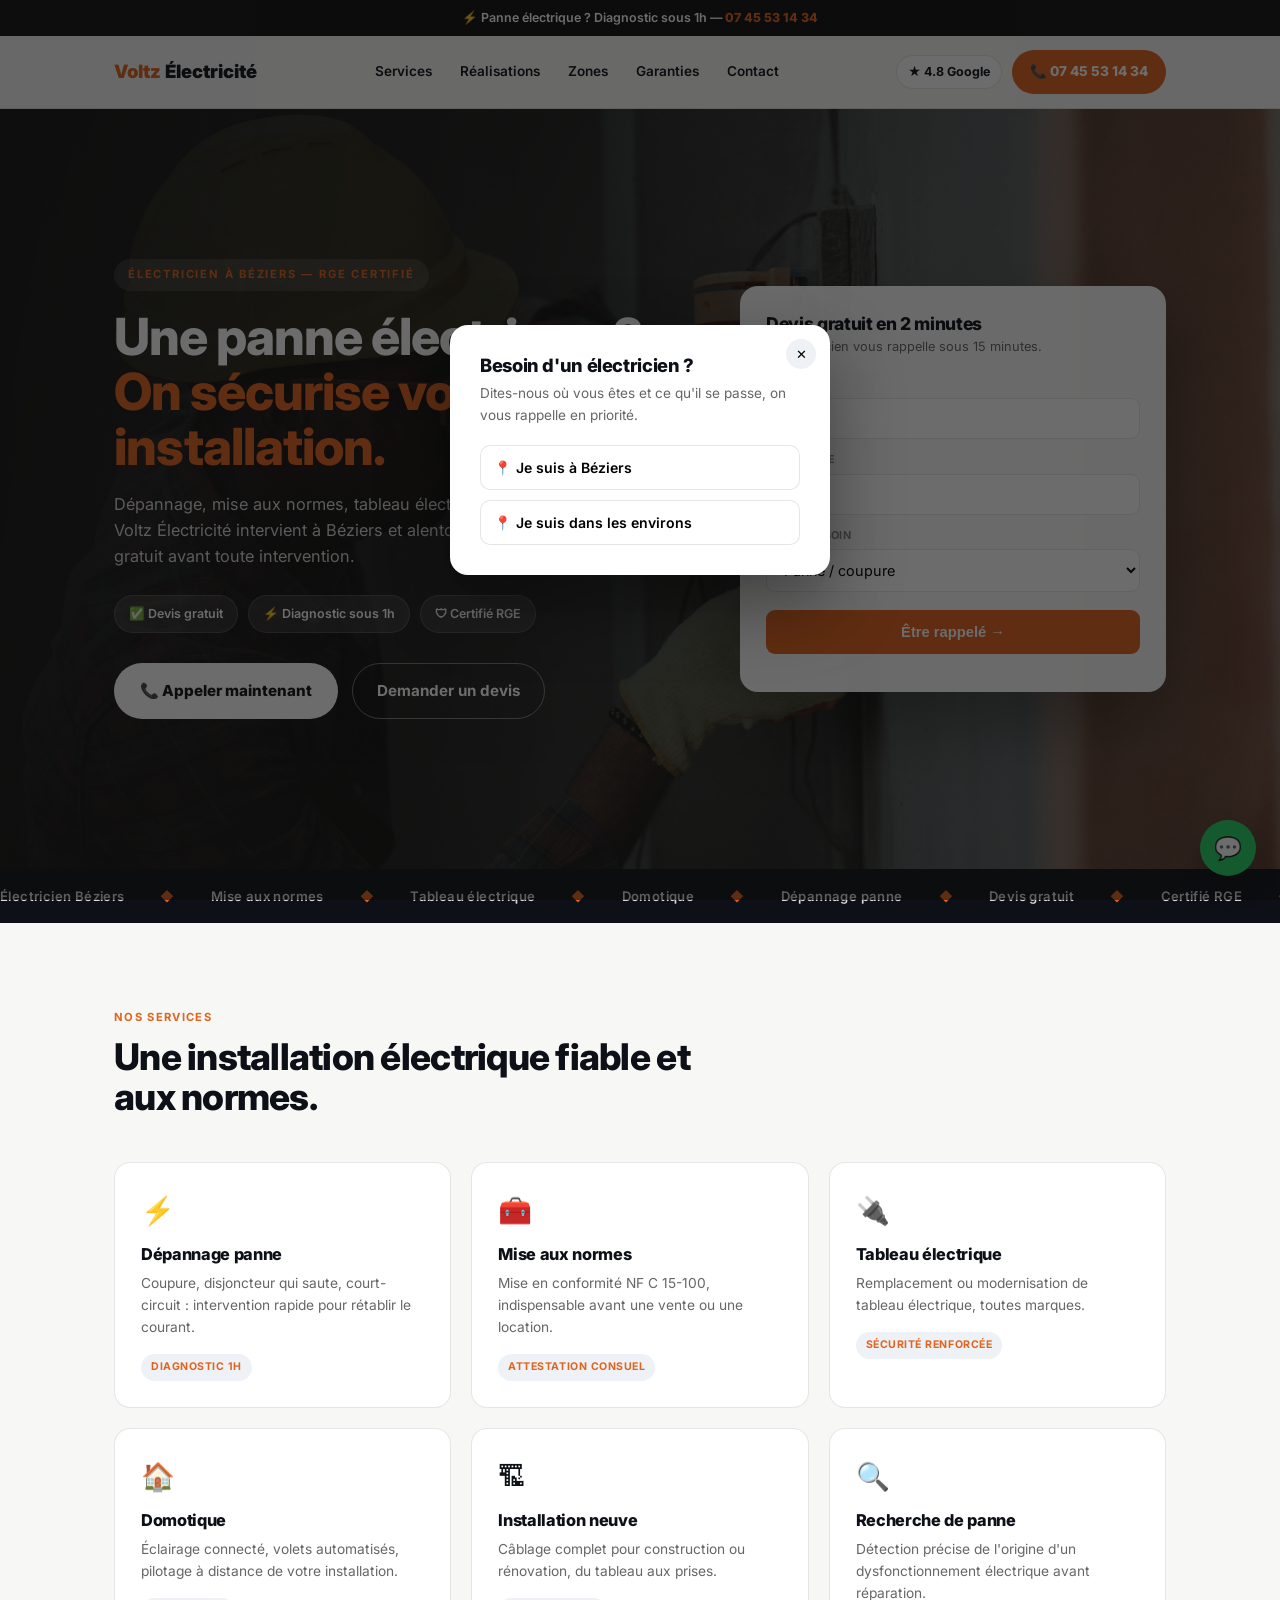
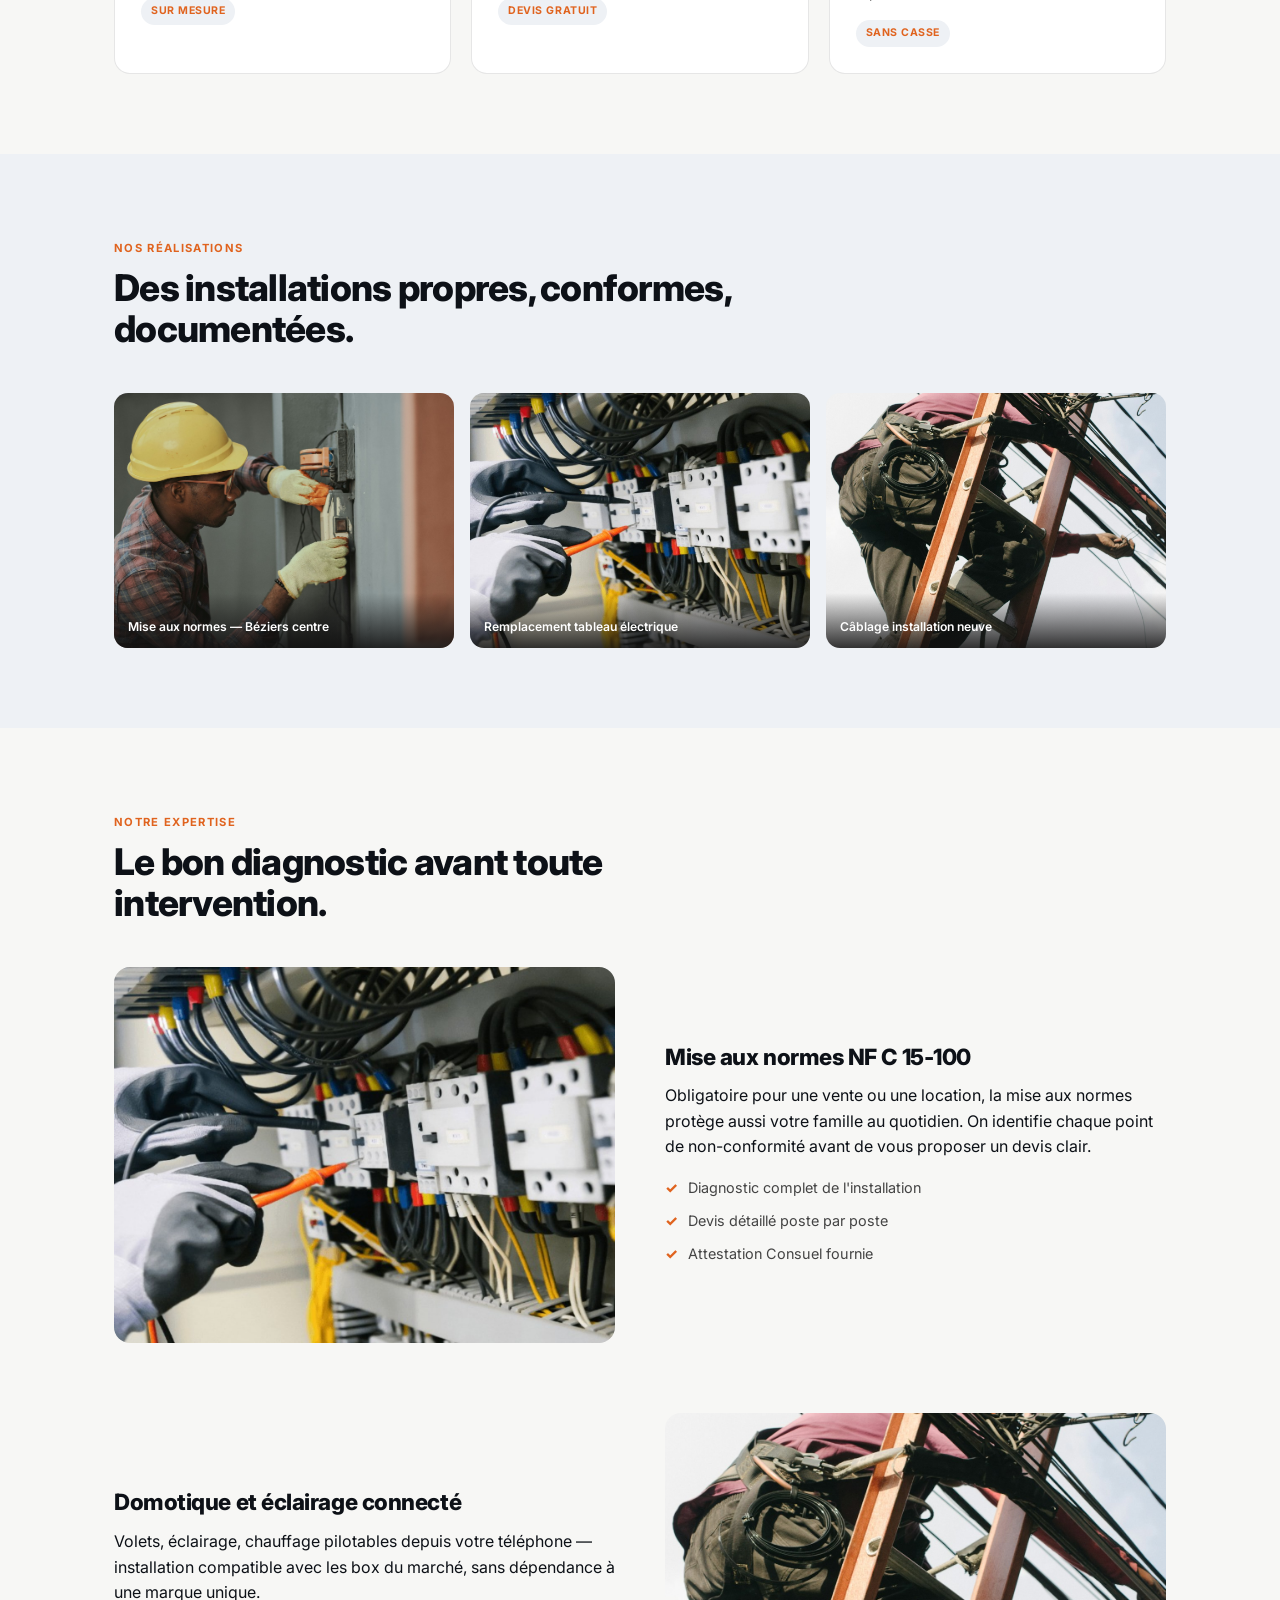
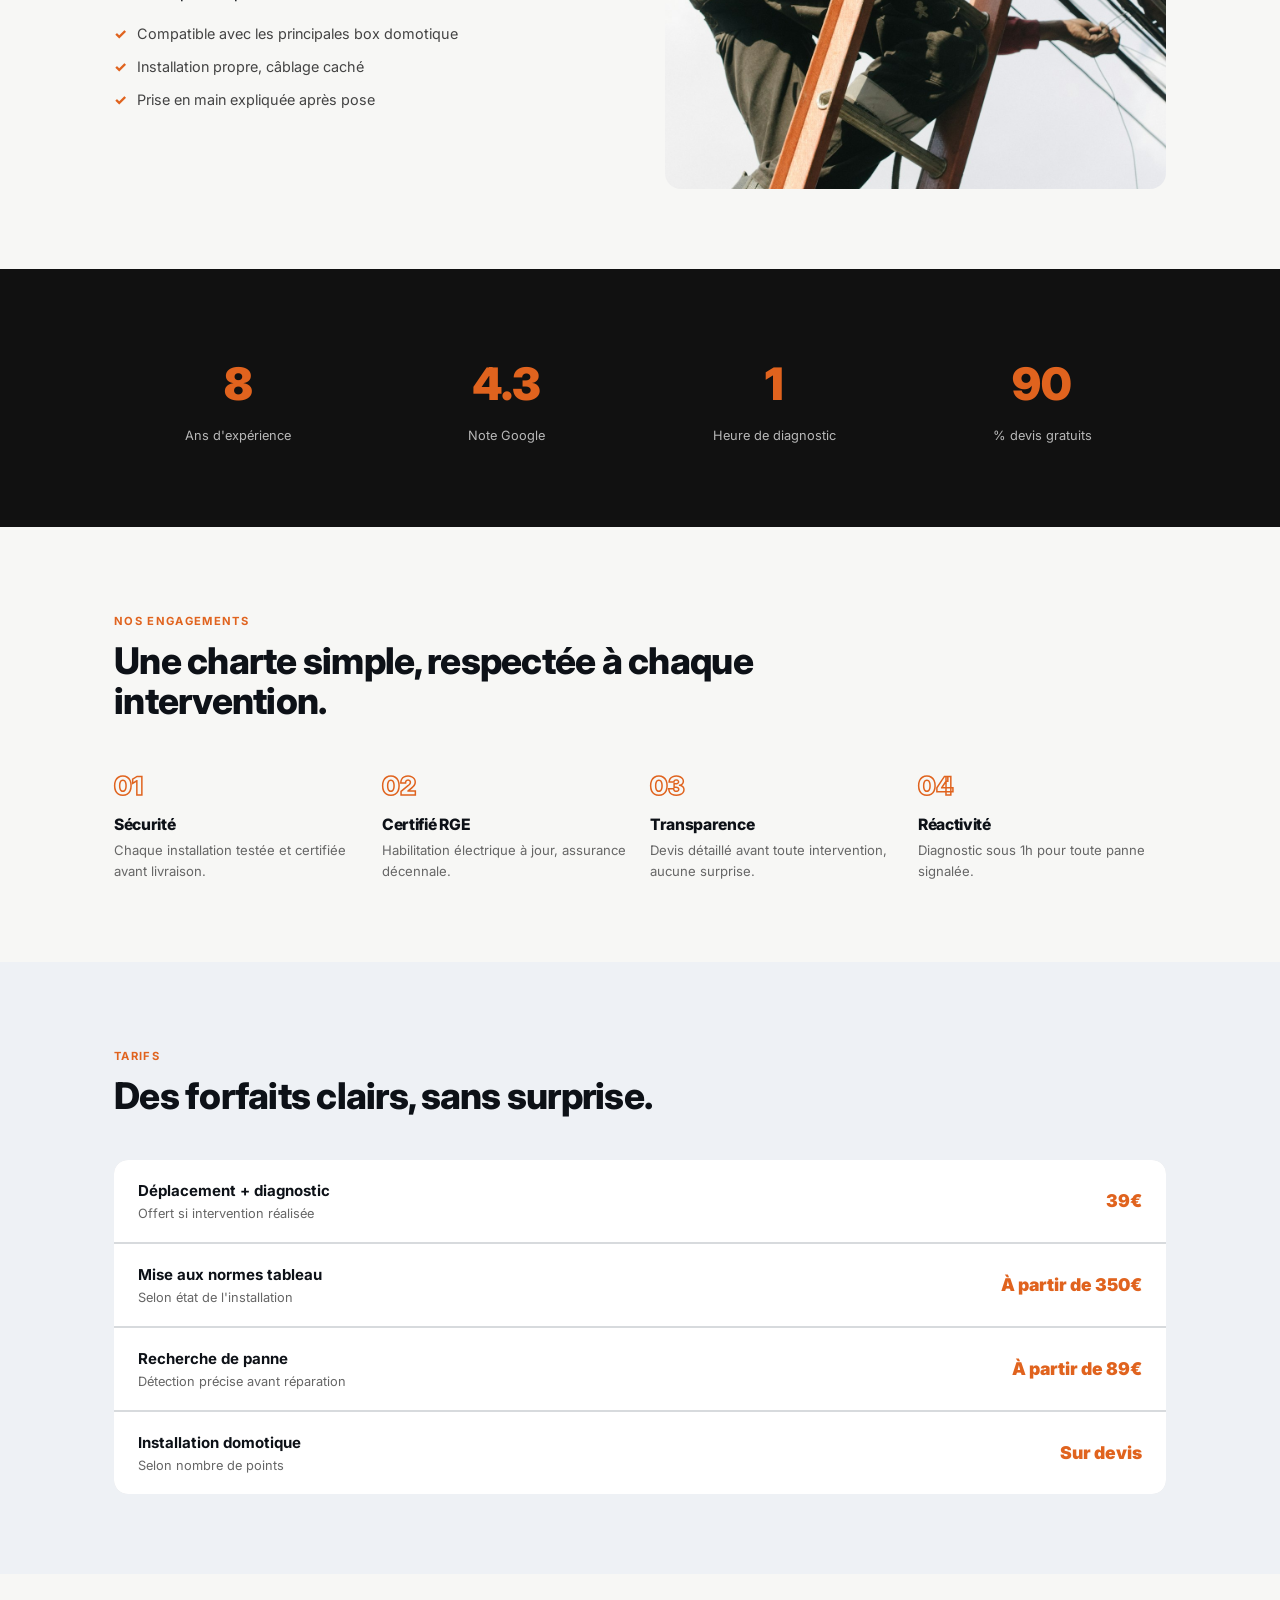
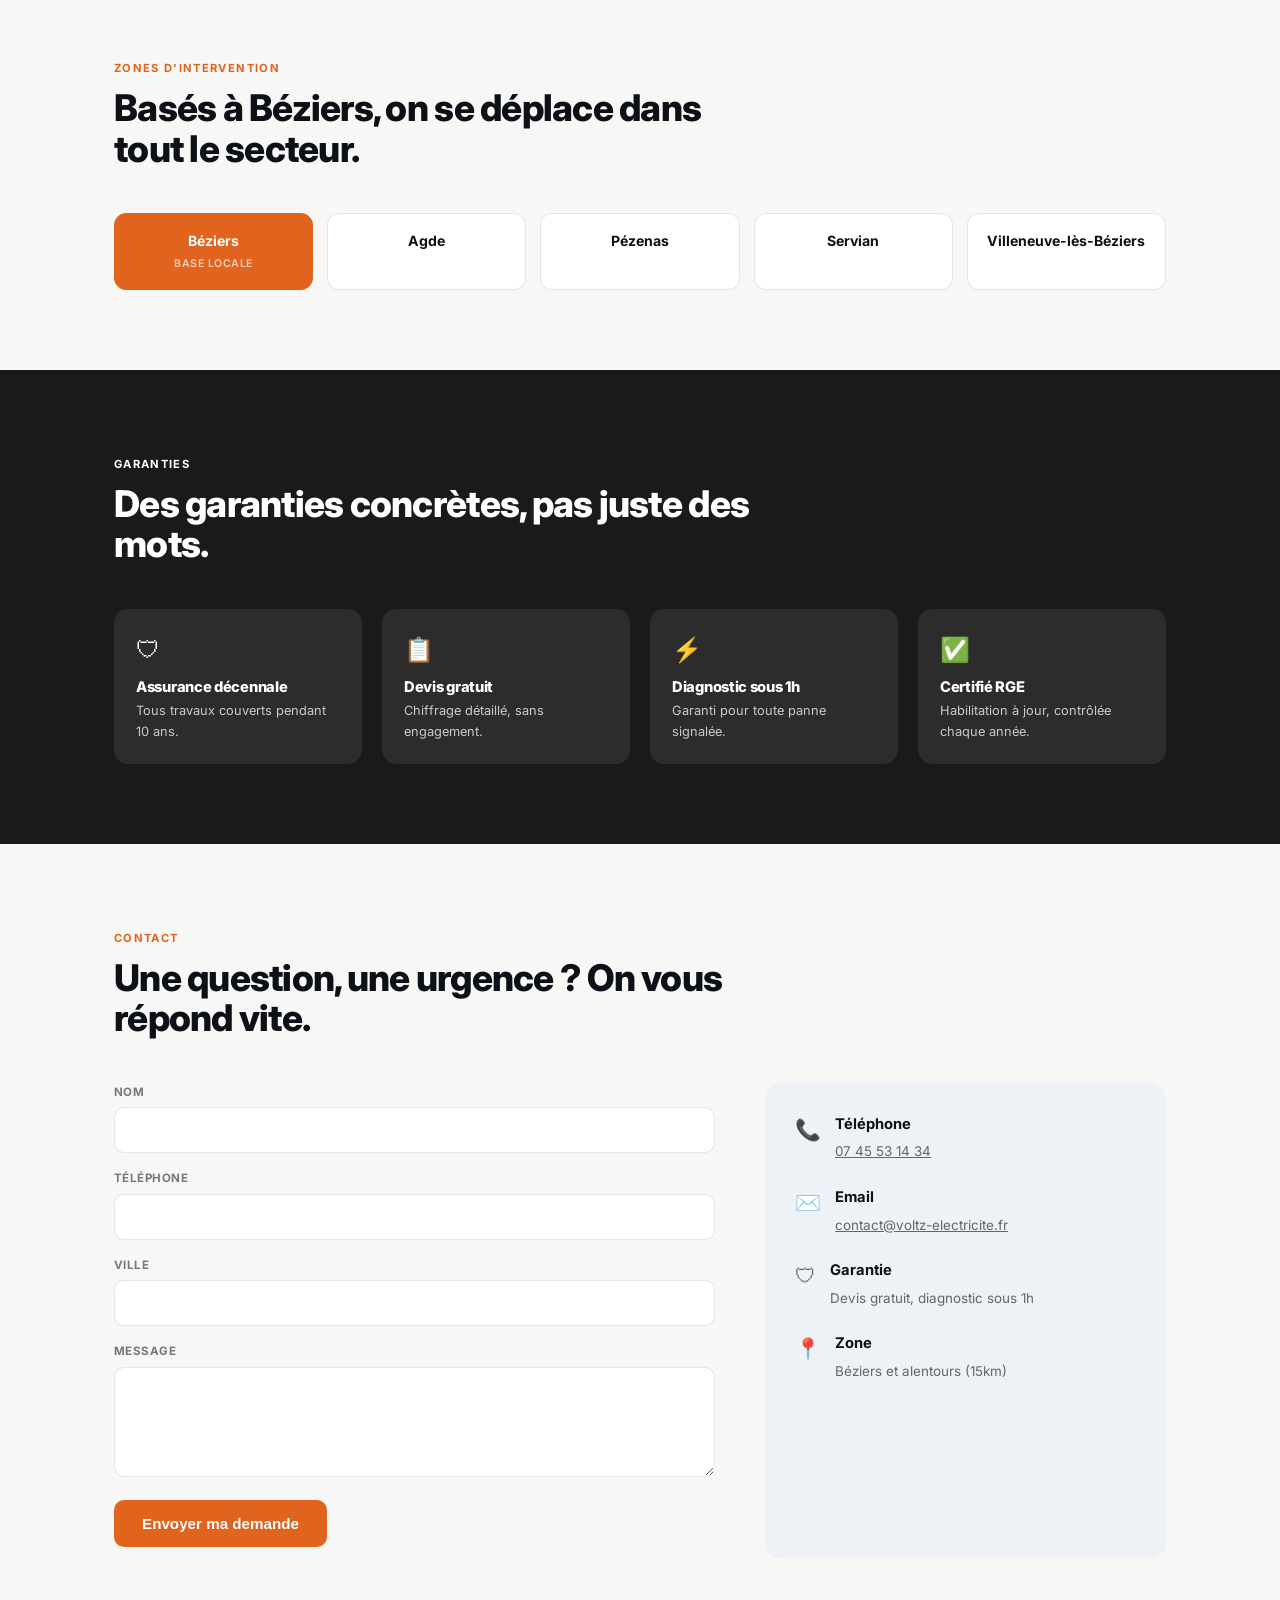
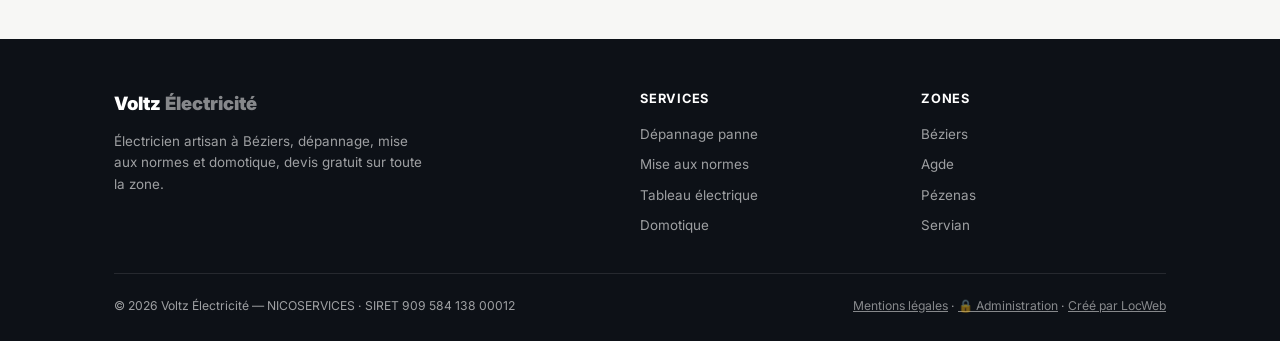
==== electricien/index.html @ 60b9ce6d "Ajoute 2 sites vitrine supplémentaires : Voltz Électricité, Verdura Paysage Même structure/patterns " ====
<!DOCTYPE html>
<html lang="fr">
<head>
<meta charset="UTF-8">
<meta name="viewport" content="width=device-width, initial-scale=1.0">
<title>Voltz Électricité — Électricien à Béziers | Mise aux normes & dépannage</title>
<meta name="description" content="Voltz Électricité — électricien à Béziers, dépannage tableau électrique, mise aux normes, domotique. Intervention rapide, devis gratuit. 07 45 53 14 34.">
<meta property="og:title" content="Voltz Électricité — Électricien à Béziers">
<meta property="og:description" content="Dépannage, mise aux normes, domotique. Devis gratuit.">
<meta property="og:type" content="website">
<meta property="og:image" content="assets/hero-electricien.jpg">
<meta name="twitter:card" content="summary_large_image">
<link rel="preconnect" href="https://fonts.googleapis.com">
<link rel="preconnect" href="https://fonts.gstatic.com" crossorigin>
<link href="https://fonts.googleapis.com/css2?family=Inter:wght@400;500;600;700;800;900&display=swap" rel="stylesheet">
<script type="application/ld+json">
{
  "@context": "https://schema.org",
  "@type": "Electrician",
  "name": "Voltz Électricité",
  "image": "assets/hero-electricien.jpg",
  "telephone": "+33745531434",
  "address": { "@type": "PostalAddress", "addressLocality": "Béziers", "addressRegion": "Occitanie", "addressCountry": "FR" },
  "areaServed": ["Béziers", "Agde", "Pézenas", "Servian", "Villeneuve-lès-Béziers"],
  "openingHours": "Mo-Fr 07:30-19:00",
  "aggregateRating": { "@type": "AggregateRating", "ratingValue": "4.8", "reviewCount": "94" }
}
</script>
<style>
:root{
  --acc:#e0631e; --acc-dark:#7a2f0d; --dark:#1a1a1a; --dark2:#111;
  --ink:#0d1117; --paper:#f7f7f5; --paper2:#eef1f5; --line:rgba(13,13,15,.1);
  --sans:'Inter',sans-serif;
}
*{box-sizing:border-box;margin:0;padding:0;}
html{scroll-behavior:auto;}
body{font-family:var(--sans);color:var(--ink);background:var(--paper);line-height:1.6;overflow-x:hidden;}
img{max-width:100%;display:block;}
a{color:inherit;}
.container{max-width:1180px;margin:0 auto;padding:0 20px;}
@media(min-width:900px){.container{padding:0 5vw;}}
h1,h2,h3{font-weight:800;letter-spacing:-.02em;line-height:1.1;}
.tag{display:inline-block;font-size:.7rem;font-weight:700;text-transform:uppercase;letter-spacing:.12em;color:var(--acc);margin-bottom:10px;}

.urgence-bar{background:var(--dark2);color:#fff;text-align:center;font-size:.78rem;font-weight:600;padding:8px 16px;}
.urgence-bar a{color:var(--acc);font-weight:800;text-decoration:none;}

header{position:sticky;top:0;z-index:500;background:rgba(247,247,245,.92);backdrop-filter:blur(12px);border-bottom:1px solid var(--line);}
.nav-inner{display:flex;align-items:center;justify-content:space-between;padding:14px 20px;max-width:1180px;margin:0 auto;}
@media(min-width:900px){.nav-inner{padding:14px 5vw;}}
.logo{font-weight:900;font-size:1.15rem;color:var(--acc);text-decoration:none;white-space:nowrap;}
.logo span{color:var(--ink);}
nav.links{display:none;gap:28px;align-items:center;}
nav.links a{font-size:.85rem;font-weight:600;text-decoration:none;color:var(--ink);}
@media(min-width:860px){nav.links{display:flex;}}
.header-right{display:flex;align-items:center;gap:10px;}
.google-badge{display:none;align-items:center;gap:5px;font-size:.78rem;font-weight:700;color:var(--ink);background:#fff;border:1px solid var(--line);padding:6px 11px;border-radius:100px;text-decoration:none;}
@media(min-width:640px){.google-badge{display:inline-flex;}}
.tel-btn{display:inline-flex;align-items:center;gap:8px;background:var(--acc);color:#fff;font-weight:800;font-size:.85rem;padding:11px 18px;border-radius:100px;text-decoration:none;white-space:nowrap;}
.burger{display:flex;background:none;border:none;cursor:pointer;padding:6px;}
@media(min-width:860px){.burger{display:none;}}
.burger span{display:block;width:22px;height:2px;background:var(--ink);margin:4px 0;}

.hero{position:relative;min-height:640px;display:flex;align-items:center;overflow:hidden;color:#fff;}
.hero-bg{position:absolute;inset:0;background-image:linear-gradient(100deg,rgba(17,17,17,.94) 0%,rgba(17,17,17,.82) 38%,rgba(26,26,26,.55) 65%,rgba(26,26,26,.3) 100%),url('assets/hero-electricien.jpg');background-size:cover;background-position:center 25%;}
.hero-inner{position:relative;z-index:2;display:grid;grid-template-columns:1.15fr .85fr;gap:50px;align-items:center;width:100%;padding:70px 20px;max-width:1180px;margin:0 auto;}
@media(min-width:900px){.hero-inner{padding:70px 5vw;}}
@media(max-width:900px){.hero-inner{grid-template-columns:1fr;gap:36px;padding:44px 20px 40px;}}
.hero-tag{display:inline-block;font-size:.7rem;font-weight:700;text-transform:uppercase;letter-spacing:.16em;color:var(--acc);background:rgba(255,255,255,.1);padding:7px 14px;border-radius:100px;margin-bottom:18px;}
.hero h1{font-size:clamp(2rem,4.6vw,3.2rem);line-height:1.08;margin-bottom:16px;}
.hero h1 em{font-style:normal;color:var(--acc);}
.hero-sub{font-size:1.02rem;color:rgba(255,255,255,.82);max-width:480px;margin-bottom:26px;line-height:1.6;}
.hero-badges{display:flex;flex-wrap:wrap;gap:10px;margin-bottom:30px;}
.hero-badge{display:flex;align-items:center;gap:7px;background:rgba(255,255,255,.1);border:1px solid rgba(255,255,255,.14);font-size:.78rem;font-weight:600;padding:8px 14px;border-radius:100px;}
.hero-cta-row{display:flex;flex-wrap:wrap;gap:14px;}
.btn-primary{display:inline-flex;align-items:center;gap:9px;background:#fff;color:var(--dark2);font-weight:800;font-size:.95rem;padding:16px 26px;border-radius:100px;text-decoration:none;}
.btn-outline{display:inline-flex;align-items:center;gap:9px;background:transparent;border:1.5px solid rgba(255,255,255,.4);color:#fff;font-weight:700;font-size:.95rem;padding:15px 24px;border-radius:100px;text-decoration:none;}

.hero-form{position:relative;z-index:2;background:rgba(255,255,255,.97);color:var(--ink);border-radius:18px;padding:28px 26px;box-shadow:0 30px 70px rgba(0,0,0,.35);}
.hero-form h3{font-size:1.1rem;margin-bottom:4px;}
.hero-form p.sub{font-size:.8rem;color:#666;margin-bottom:18px;}
.hero-form .row{margin-bottom:12px;}
.hero-form label{display:block;font-size:.68rem;font-weight:700;text-transform:uppercase;letter-spacing:.04em;color:#888;margin-bottom:5px;}
.hero-form input,.hero-form select{width:100%;padding:11px 13px;border:1px solid var(--line);border-radius:9px;font-family:inherit;font-size:.9rem;background:#fff;}
.hero-form input:focus,.hero-form select:focus{outline:none;border-color:var(--acc);}
.hero-form button{width:100%;background:var(--acc);color:#fff;font-weight:800;font-size:.92rem;padding:14px;border:none;border-radius:9px;cursor:pointer;margin-top:6px;}
.hero-form button:hover{opacity:.92;}
.hero-form .status{font-size:.78rem;margin-top:10px;text-align:center;}

.marquee{background:var(--ink);color:#fff;overflow:hidden;white-space:nowrap;padding:14px 0;}
.marquee-track{display:inline-flex;gap:36px;animation:mq 26s linear infinite;}
.marquee span{font-size:.82rem;font-weight:600;letter-spacing:.03em;color:rgba(255,255,255,.85);}
.marquee .dot{color:var(--acc);margin-left:36px;}
@keyframes mq{from{transform:translateX(0);}to{transform:translateX(-50%);}}
@media(prefers-reduced-motion:reduce){.marquee-track{animation:none;}}

section{padding:80px 0;}
.s-head{margin-bottom:44px;max-width:640px;}
.s-head h2{font-size:clamp(1.6rem,3.2vw,2.3rem);}

.services-grid{display:grid;grid-template-columns:repeat(3,1fr);gap:20px;}
@media(max-width:900px){.services-grid{grid-template-columns:repeat(2,1fr);}}
@media(max-width:600px){.services-grid{grid-template-columns:1fr;}}
.service-card{background:#fff;border:1px solid var(--line);border-radius:16px;padding:26px;}
.service-card .ico{font-size:1.7rem;margin-bottom:14px;}
.service-card h3{font-size:1.02rem;margin-bottom:8px;}
.service-card p{font-size:.86rem;color:#666;margin-bottom:14px;}
.service-tag{display:inline-block;font-size:.66rem;font-weight:700;text-transform:uppercase;letter-spacing:.05em;color:var(--acc);background:var(--paper2);padding:5px 10px;border-radius:100px;}

#realisations{background:var(--paper2);}
.real-grid{display:grid;grid-template-columns:repeat(3,1fr);gap:16px;}
@media(max-width:700px){.real-grid{grid-template-columns:1fr 1fr;}}
.real-item{border-radius:14px;overflow:hidden;aspect-ratio:4/3;position:relative;}
.real-item img{width:100%;height:100%;object-fit:cover;}
.real-item .cap{position:absolute;bottom:0;left:0;right:0;background:linear-gradient(transparent,rgba(17,17,17,.85));color:#fff;font-size:.76rem;font-weight:600;padding:24px 14px 12px;}

.expertise-bloc{display:grid;grid-template-columns:1fr 1fr;gap:50px;align-items:center;margin-bottom:70px;}
.expertise-bloc:last-child{margin-bottom:0;}
.expertise-bloc.rev>.expertise-img{order:2;}
@media(max-width:800px){.expertise-bloc{grid-template-columns:1fr;gap:24px;}.expertise-bloc.rev>.expertise-img{order:0;}}
.expertise-img{border-radius:16px;overflow:hidden;aspect-ratio:4/3;}
.expertise-img img{width:100%;height:100%;object-fit:cover;}
.expertise-txt h3{font-size:1.4rem;margin-bottom:14px;}
.expertise-txt ul{list-style:none;display:flex;flex-direction:column;gap:10px;margin-top:16px;}
.expertise-txt li{font-size:.9rem;color:#444;display:flex;gap:10px;align-items:flex-start;}
.expertise-txt li::before{content:'✓';color:var(--acc);font-weight:800;flex-shrink:0;}

#chiffres{background:var(--dark2);color:#fff;}
.chiffres-grid{display:grid;grid-template-columns:repeat(4,1fr);gap:20px;text-align:center;}
@media(max-width:700px){.chiffres-grid{grid-template-columns:1fr 1fr;}}
.chiffre-num{font-size:clamp(2rem,4vw,2.8rem);font-weight:900;color:var(--acc);}
.chiffre-lbl{font-size:.8rem;color:rgba(255,255,255,.7);margin-top:6px;}

.charte-grid{display:grid;grid-template-columns:repeat(4,1fr);gap:20px;}
@media(max-width:800px){.charte-grid{grid-template-columns:1fr 1fr;}}
.charte-item{text-align:left;}
.charte-num{font-family:var(--sans);font-weight:900;font-size:1.6rem;color:transparent;-webkit-text-stroke:1.5px var(--acc);display:block;margin-bottom:10px;}
.charte-item h3{font-size:.98rem;margin-bottom:6px;}
.charte-item p{font-size:.82rem;color:#666;}

#tarifs{background:var(--paper2);}
.tarifs-list{display:flex;flex-direction:column;gap:2px;background:var(--line);border-radius:14px;overflow:hidden;}
.tarif-row{background:#fff;display:flex;justify-content:space-between;align-items:center;padding:18px 24px;flex-wrap:wrap;gap:6px;}
.tarif-row .name{font-weight:700;font-size:.94rem;}
.tarif-row .desc{font-size:.8rem;color:#666;display:block;}
.tarif-row .price{font-weight:900;font-size:1.1rem;color:var(--acc);white-space:nowrap;}

.zones-grid{display:grid;grid-template-columns:repeat(5,1fr);gap:14px;}
@media(max-width:800px){.zones-grid{grid-template-columns:repeat(2,1fr);}}
.zone-item{background:#fff;border:1px solid var(--line);border-radius:12px;padding:16px;text-align:center;font-weight:700;font-size:.88rem;}
.zone-item.base{background:var(--acc);color:#fff;border-color:var(--acc);}
.zone-item .sub{display:block;font-size:.66rem;font-weight:600;text-transform:uppercase;letter-spacing:.05em;opacity:.7;margin-top:3px;}

#garanties{background:var(--dark);color:#fff;}
.garanties-grid{display:grid;grid-template-columns:repeat(4,1fr);gap:20px;}
@media(max-width:800px){.garanties-grid{grid-template-columns:1fr 1fr;}}
.garantie-card{background:rgba(255,255,255,.08);border-radius:14px;padding:22px;}
.garantie-card .ico{font-size:1.5rem;margin-bottom:10px;}
.garantie-card h3{font-size:.92rem;margin-bottom:6px;}
.garantie-card p{font-size:.8rem;color:rgba(255,255,255,.75);}

.contact-grid{display:grid;grid-template-columns:1.2fr .8fr;gap:50px;}
@media(max-width:800px){.contact-grid{grid-template-columns:1fr;}}
.contact-form .row{margin-bottom:16px;}
.contact-form label{display:block;font-size:.72rem;font-weight:700;text-transform:uppercase;letter-spacing:.04em;color:#777;margin-bottom:6px;}
.contact-form input,.contact-form textarea{width:100%;padding:13px 15px;border:1px solid var(--line);border-radius:10px;font-family:inherit;font-size:.92rem;}
.contact-form textarea{min-height:110px;resize:vertical;}
.contact-form button{background:var(--acc);color:#fff;font-weight:800;font-size:.95rem;padding:15px 28px;border:none;border-radius:10px;cursor:pointer;}
.contact-side{background:var(--paper2);border-radius:16px;padding:30px;}
.contact-side .item{display:flex;gap:14px;margin-bottom:22px;}
.contact-side .item:last-child{margin-bottom:0;}
.contact-side .item .ico{font-size:1.3rem;}
.contact-side .item strong{display:block;font-size:.92rem;margin-bottom:2px;}
.contact-side .item span{font-size:.84rem;color:#666;}

footer{background:var(--ink);color:rgba(255,255,255,.6);padding:50px 0 26px;font-size:.84rem;}
.footer-grid{display:grid;grid-template-columns:2fr 1fr 1fr;gap:36px;margin-bottom:36px;}
@media(max-width:700px){.footer-grid{grid-template-columns:1fr;gap:26px;}}
.footer-grid h4{color:#fff;font-size:.8rem;text-transform:uppercase;letter-spacing:.06em;margin-bottom:14px;}
.footer-grid ul{list-style:none;display:flex;flex-direction:column;gap:9px;}
.footer-grid a{text-decoration:none;color:rgba(255,255,255,.6);}
.footer-bottom{border-top:1px solid rgba(255,255,255,.1);padding-top:22px;display:flex;justify-content:space-between;flex-wrap:wrap;gap:10px;font-size:.76rem;}
.footer-bottom a{text-decoration:underline;color:rgba(255,255,255,.5);}

.wa-float{position:fixed;bottom:24px;right:24px;z-index:600;background:#25d366;color:#fff;width:56px;height:56px;border-radius:50%;display:flex;align-items:center;justify-content:center;text-decoration:none;box-shadow:0 10px 26px rgba(0,0,0,.3);font-size:1.4rem;}
.top-btn{position:fixed;bottom:24px;left:24px;z-index:600;background:#fff;border:1px solid var(--line);width:44px;height:44px;border-radius:50%;display:flex;align-items:center;justify-content:center;cursor:pointer;opacity:0;pointer-events:none;transition:opacity .25s;font-size:1.1rem;}
.top-btn.show{opacity:1;pointer-events:auto;}

.rv{opacity:0;transform:translateY(24px);transition:opacity .7s cubic-bezier(.16,1,.3,1),transform .7s cubic-bezier(.16,1,.3,1);}
.rv.on{opacity:1;transform:none;}
@media(prefers-reduced-motion:reduce){.rv{opacity:1;transform:none;}}

.lead-popup{position:fixed;inset:0;z-index:9000;display:flex;align-items:center;justify-content:center;padding:20px;opacity:0;pointer-events:none;transition:opacity .3s;}
.lead-popup.open{opacity:1;pointer-events:auto;}
.lead-popup-bg{position:absolute;inset:0;background:rgba(10,10,10,.6);}
.lead-popup-box{position:relative;background:#fff;border-radius:18px;padding:30px;max-width:380px;width:100%;box-shadow:0 30px 70px rgba(0,0,0,.4);}
.lead-popup-box h3{font-size:1.15rem;margin-bottom:8px;}
.lead-popup-box p{font-size:.85rem;color:#666;margin-bottom:18px;}
.lead-popup-close{position:absolute;top:14px;right:14px;background:var(--paper2);border:none;width:30px;height:30px;border-radius:50%;cursor:pointer;}
.lead-choice{display:flex;flex-direction:column;gap:10px;}
.lead-choice button{padding:13px;border-radius:10px;border:1px solid var(--line);background:#fff;font-family:inherit;font-size:.88rem;font-weight:600;cursor:pointer;text-align:left;}
.lead-choice button:hover{border-color:var(--acc);}

.mobile-panel{position:fixed;top:0;left:0;right:0;bottom:0;z-index:900;background:#fff;transform:translateX(100%);transition:transform .3s;padding:90px 30px 30px;}
.mobile-panel.open{transform:translateX(0);}
.mobile-panel a{display:block;padding:16px 0;font-size:1.1rem;font-weight:700;border-bottom:1px solid var(--line);text-decoration:none;color:var(--ink);}
.mobile-panel-close{position:absolute;top:20px;right:20px;background:none;border:none;font-size:1.6rem;cursor:pointer;}
</style>
</head>
<body>

<div class="urgence-bar">⚡ Panne électrique ? Diagnostic sous 1h — <a href="tel:0745531434">07 45 53 14 34</a></div>

<header>
  <div class="nav-inner">
    <a href="#" class="logo">Voltz <span>Électricité</span></a>
    <nav class="links">
      <a href="#services">Services</a>
      <a href="#realisations">Réalisations</a>
      <a href="#zones">Zones</a>
      <a href="#garanties">Garanties</a>
      <a href="#contact">Contact</a>
    </nav>
    <div class="header-right">
      <a href="https://www.google.com/maps" target="_blank" rel="noopener" class="google-badge">★ 4.8 Google</a>
      <a href="tel:0745531434" class="tel-btn">📞 07 45 53 14 34</a>
      <button class="burger" id="burgerBtn" aria-label="Menu"><span></span><span></span><span></span></button>
    </div>
  </div>
</header>

<div class="mobile-panel" id="mobilePanel">
  <button class="mobile-panel-close" id="mobilePanelClose" aria-label="Fermer">✕</button>
  <a href="#services">Services</a>
  <a href="#realisations">Réalisations</a>
  <a href="#zones">Zones</a>
  <a href="#garanties">Garanties</a>
  <a href="#contact">Contact</a>
  <a href="tel:0745531434">📞 07 45 53 14 34</a>
</div>

<section class="hero">
  <div class="hero-bg" aria-hidden="true"></div>
  <div class="hero-inner">
    <div>
      <span class="hero-tag" data-editable-zone="hero_tag">Électricien à Béziers — RGE certifié</span>
      <h1><span data-editable-zone="hero_titre">Une panne électrique ?</span> <em data-editable-zone="hero_titre_accent">On sécurise votre installation.</em></h1>
      <p class="hero-sub" data-editable-zone="hero_sous_titre">Dépannage, mise aux normes, tableau électrique, domotique : Voltz Électricité intervient à Béziers et alentours, diagnostic gratuit avant toute intervention.</p>
      <div class="hero-badges">
        <span class="hero-badge">✅ Devis gratuit</span>
        <span class="hero-badge">⚡ Diagnostic sous 1h</span>
        <span class="hero-badge">🛡 Certifié RGE</span>
      </div>
      <div class="hero-cta-row">
        <a href="tel:0745531434" class="btn-primary">📞 Appeler maintenant</a>
        <a href="#contact" class="btn-outline">Demander un devis</a>
      </div>
    </div>
    <form class="hero-form" id="quick-form">
      <h3>Devis gratuit en 2 minutes</h3>
      <p class="sub">Un électricien vous rappelle sous 15 minutes.</p>
      <div class="row"><label>Nom</label><input type="text" name="nom" required></div>
      <div class="row"><label>Téléphone</label><input type="tel" name="telephone" required></div>
      <div class="row">
        <label>Votre besoin</label>
        <select name="besoin">
          <option>Panne / coupure</option>
          <option>Mise aux normes</option>
          <option>Tableau électrique</option>
          <option>Domotique</option>
          <option>Autre demande</option>
        </select>
      </div>
      <button type="submit">Être rappelé →</button>
      <p class="status" id="quick-form-status"></p>
    </form>
  </div>
</section>

<div class="marquee" aria-hidden="true">
  <div class="marquee-track">
    <span>Électricien Béziers<span class="dot">◆</span></span>
    <span>Mise aux normes<span class="dot">◆</span></span>
    <span>Tableau électrique<span class="dot">◆</span></span>
    <span>Domotique<span class="dot">◆</span></span>
    <span>Dépannage panne<span class="dot">◆</span></span>
    <span>Devis gratuit<span class="dot">◆</span></span>
    <span>Certifié RGE<span class="dot">◆</span></span>
    <span>Électricien Béziers<span class="dot">◆</span></span>
    <span>Mise aux normes<span class="dot">◆</span></span>
    <span>Tableau électrique<span class="dot">◆</span></span>
    <span>Domotique<span class="dot">◆</span></span>
    <span>Dépannage panne<span class="dot">◆</span></span>
    <span>Devis gratuit<span class="dot">◆</span></span>
    <span>Certifié RGE<span class="dot">◆</span></span>
  </div>
</div>

<section id="services">
  <div class="container">
    <div class="s-head rv">
      <span class="tag">Nos services</span>
      <h2>Une installation électrique fiable et aux normes.</h2>
    </div>
    <div class="services-grid">
      <div class="service-card rv"><div class="ico">⚡</div><h3 data-editable-zone="service_1_titre">Dépannage panne</h3><p data-editable-zone="service_1_desc">Coupure, disjoncteur qui saute, court-circuit : intervention rapide pour rétablir le courant.</p><span class="service-tag">Diagnostic 1h</span></div>
      <div class="service-card rv"><div class="ico">🧰</div><h3 data-editable-zone="service_2_titre">Mise aux normes</h3><p data-editable-zone="service_2_desc">Mise en conformité NF C 15-100, indispensable avant une vente ou une location.</p><span class="service-tag">Attestation Consuel</span></div>
      <div class="service-card rv"><div class="ico">🔌</div><h3 data-editable-zone="service_3_titre">Tableau électrique</h3><p data-editable-zone="service_3_desc">Remplacement ou modernisation de tableau électrique, toutes marques.</p><span class="service-tag">Sécurité renforcée</span></div>
      <div class="service-card rv"><div class="ico">🏠</div><h3 data-editable-zone="service_4_titre">Domotique</h3><p data-editable-zone="service_4_desc">Éclairage connecté, volets automatisés, pilotage à distance de votre installation.</p><span class="service-tag">Sur mesure</span></div>
      <div class="service-card rv"><div class="ico">🏗</div><h3 data-editable-zone="service_5_titre">Installation neuve</h3><p data-editable-zone="service_5_desc">Câblage complet pour construction ou rénovation, du tableau aux prises.</p><span class="service-tag">Devis gratuit</span></div>
      <div class="service-card rv"><div class="ico">🔍</div><h3 data-editable-zone="service_6_titre">Recherche de panne</h3><p data-editable-zone="service_6_desc">Détection précise de l'origine d'un dysfonctionnement électrique avant réparation.</p><span class="service-tag">Sans casse</span></div>
    </div>
  </div>
</section>

<section id="realisations">
  <div class="container">
    <div class="s-head rv"><span class="tag">Nos réalisations</span><h2>Des installations propres, conformes, documentées.</h2></div>
    <div class="real-grid">
      <div class="real-item rv"><img src="assets/hero-electricien.jpg" alt="Intervention électrique, Béziers" loading="lazy"><span class="cap">Mise aux normes — Béziers centre</span></div>
      <div class="real-item rv"><img src="assets/tableau-electrique.jpg" alt="Remplacement tableau électrique" loading="lazy"><span class="cap">Remplacement tableau électrique</span></div>
      <div class="real-item rv"><img src="assets/cablage.jpg" alt="Câblage neuf" loading="lazy"><span class="cap">Câblage installation neuve</span></div>
    </div>
  </div>
</section>

<section>
  <div class="container">
    <div class="s-head rv"><span class="tag">Notre expertise</span><h2>Le bon diagnostic avant toute intervention.</h2></div>
    <div class="expertise-bloc rv">
      <div class="expertise-img"><img src="assets/tableau-electrique.jpg" alt="Diagnostic tableau électrique" loading="lazy"></div>
      <div class="expertise-txt">
        <h3>Mise aux normes NF C 15-100</h3>
        <p>Obligatoire pour une vente ou une location, la mise aux normes protège aussi votre famille au quotidien. On identifie chaque point de non-conformité avant de vous proposer un devis clair.</p>
        <ul><li>Diagnostic complet de l'installation</li><li>Devis détaillé poste par poste</li><li>Attestation Consuel fournie</li></ul>
      </div>
    </div>
    <div class="expertise-bloc rv rev">
      <div class="expertise-img"><img src="assets/cablage.jpg" alt="Câblage domotique" loading="lazy"></div>
      <div class="expertise-txt">
        <h3>Domotique et éclairage connecté</h3>
        <p>Volets, éclairage, chauffage pilotables depuis votre téléphone — installation compatible avec les box du marché, sans dépendance à une marque unique.</p>
        <ul><li>Compatible avec les principales box domotique</li><li>Installation propre, câblage caché</li><li>Prise en main expliquée après pose</li></ul>
      </div>
    </div>
  </div>
</section>

<section id="chiffres">
  <div class="container">
    <div class="chiffres-grid">
      <div class="rv"><div class="chiffre-num" data-compteur="9">0</div><div class="chiffre-lbl">Ans d'expérience</div></div>
      <div class="rv"><div class="chiffre-num" data-compteur="4.8" data-decimal="1">0</div><div class="chiffre-lbl">Note Google</div></div>
      <div class="rv"><div class="chiffre-num" data-compteur="1">0</div><div class="chiffre-lbl">Heure de diagnostic</div></div>
      <div class="rv"><div class="chiffre-num" data-compteur="100">0</div><div class="chiffre-lbl">% devis gratuits</div></div>
    </div>
  </div>
</section>

<section>
  <div class="container">
    <div class="s-head rv"><span class="tag">Nos engagements</span><h2>Une charte simple, respectée à chaque intervention.</h2></div>
    <div class="charte-grid">
      <div class="charte-item rv"><span class="charte-num">01</span><h3>Sécurité</h3><p>Chaque installation testée et certifiée avant livraison.</p></div>
      <div class="charte-item rv"><span class="charte-num">02</span><h3>Certifié RGE</h3><p>Habilitation électrique à jour, assurance décennale.</p></div>
      <div class="charte-item rv"><span class="charte-num">03</span><h3>Transparence</h3><p>Devis détaillé avant toute intervention, aucune surprise.</p></div>
      <div class="charte-item rv"><span class="charte-num">04</span><h3>Réactivité</h3><p>Diagnostic sous 1h pour toute panne signalée.</p></div>
    </div>
  </div>
</section>

<section id="tarifs">
  <div class="container">
    <div class="s-head rv"><span class="tag">Tarifs</span><h2>Des forfaits clairs, sans surprise.</h2></div>
    <div class="tarifs-list rv">
      <div class="tarif-row"><div><span class="name">Déplacement + diagnostic</span><span class="desc">Offert si intervention réalisée</span></div><span class="price" data-editable-zone="prix_diagnostic">39€</span></div>
      <div class="tarif-row"><div><span class="name">Mise aux normes tableau</span><span class="desc">Selon état de l'installation</span></div><span class="price" data-editable-zone="prix_normes">À partir de 350€</span></div>
      <div class="tarif-row"><div><span class="name">Recherche de panne</span><span class="desc">Détection précise avant réparation</span></div><span class="price" data-editable-zone="prix_recherche">À partir de 89€</span></div>
      <div class="tarif-row"><div><span class="name">Installation domotique</span><span class="desc">Selon nombre de points</span></div><span class="price" data-editable-zone="prix_domotique">Sur devis</span></div>
    </div>
  </div>
</section>

<section id="zones">
  <div class="container">
    <div class="s-head rv"><span class="tag">Zones d'intervention</span><h2>Basés à Béziers, on se déplace dans tout le secteur.</h2></div>
    <div class="zones-grid rv">
      <div class="zone-item base">Béziers<span class="sub">Base locale</span></div>
      <div class="zone-item">Agde</div>
      <div class="zone-item">Pézenas</div>
      <div class="zone-item">Servian</div>
      <div class="zone-item">Villeneuve-lès-Béziers</div>
    </div>
  </div>
</section>

<section id="garanties">
  <div class="container">
    <div class="s-head rv"><span class="tag" style="color:#fff;">Garanties</span><h2>Des garanties concrètes, pas juste des mots.</h2></div>
    <div class="garanties-grid">
      <div class="garantie-card rv"><div class="ico">🛡</div><h3>Assurance décennale</h3><p>Tous travaux couverts pendant 10 ans.</p></div>
      <div class="garantie-card rv"><div class="ico">📋</div><h3>Devis gratuit</h3><p>Chiffrage détaillé, sans engagement.</p></div>
      <div class="garantie-card rv"><div class="ico">⚡</div><h3>Diagnostic sous 1h</h3><p>Garanti pour toute panne signalée.</p></div>
      <div class="garantie-card rv"><div class="ico">✅</div><h3>Certifié RGE</h3><p>Habilitation à jour, contrôlée chaque année.</p></div>
    </div>
  </div>
</section>

<section id="contact">
  <div class="container">
    <div class="s-head rv"><span class="tag">Contact</span><h2>Une question, une urgence ? On vous répond vite.</h2></div>
    <div class="contact-grid">
      <form class="contact-form rv" id="contact-form">
        <div class="row"><label>Nom</label><input type="text" name="nom" required></div>
        <div class="row"><label>Téléphone</label><input type="tel" name="telephone" required></div>
        <div class="row"><label>Ville</label><input type="text" name="ville"></div>
        <div class="row"><label>Message</label><textarea name="message" required></textarea></div>
        <button type="submit">Envoyer ma demande</button>
        <p class="status" id="contact-form-status" style="margin-top:12px;font-size:.85rem;"></p>
      </form>
      <div class="contact-side rv">
        <div class="item"><span class="ico">📞</span><div><strong>Téléphone</strong><span><a href="tel:0745531434" data-editable-tel="tel_contact">07 45 53 14 34</a></span></div></div>
        <div class="item"><span class="ico">✉️</span><div><strong>Email</strong><span><a href="mailto:contact@voltz-electricite.fr" data-editable-mailto="email_contact">contact@voltz-electricite.fr</a></span></div></div>
        <div class="item"><span class="ico">🛡</span><div><strong>Garantie</strong><span>Devis gratuit, diagnostic sous 1h</span></div></div>
        <div class="item"><span class="ico">📍</span><div><strong>Zone</strong><span>Béziers et alentours (15km)</span></div></div>
      </div>
    </div>
  </div>
</section>

<a href="https://wa.me/33745531434" class="wa-float" target="_blank" rel="noopener" aria-label="WhatsApp">💬</a>
<button class="top-btn" id="topBtn" aria-label="Retour en haut">↑</button>

<div class="lead-popup" id="leadPopup" aria-hidden="true">
  <div class="lead-popup-bg" id="leadPopupBg"></div>
  <div class="lead-popup-box">
    <button class="lead-popup-close" id="leadPopupClose" aria-label="Fermer">✕</button>
    <h3>Besoin d'un électricien ?</h3>
    <p>Dites-nous où vous êtes et ce qu'il se passe, on vous rappelle en priorité.</p>
    <div class="lead-choice" id="leadChoiceStep">
      <button data-val="Béziers">📍 Je suis à Béziers</button>
      <button data-val="Alentours">📍 Je suis dans les environs</button>
    </div>
  </div>
</div>

<footer>
  <div class="container">
    <div class="footer-grid">
      <div>
        <div class="logo" style="color:#fff;">Voltz <span style="color:rgba(255,255,255,.5);">Électricité</span></div>
        <p style="margin-top:12px;max-width:320px;" data-editable-zone="footer_description">Électricien artisan à Béziers, dépannage, mise aux normes et domotique, devis gratuit sur toute la zone.</p>
      </div>
      <div><h4>Services</h4><ul><li><a href="#services">Dépannage panne</a></li><li><a href="#services">Mise aux normes</a></li><li><a href="#services">Tableau électrique</a></li><li><a href="#services">Domotique</a></li></ul></div>
      <div><h4>Zones</h4><ul><li><a href="#zones">Béziers</a></li><li><a href="#zones">Agde</a></li><li><a href="#zones">Pézenas</a></li><li><a href="#zones">Servian</a></li></ul></div>
    </div>
    <div class="footer-bottom">
      <span>© 2026 Voltz Électricité — NICOSERVICES · SIRET 909 584 138 00012</span>
      <span>
        <button type="button" id="mentionsLink" style="background:none;border:none;color:rgba(255,255,255,.5);text-decoration:underline;cursor:pointer;font:inherit;">Mentions légales</button>
        · <a href="https://admin.locweb.fr">🔒 Administration</a>
        · <a href="https://locweb.fr" target="_blank" rel="noopener">Créé par LocWeb</a>
      </span>
    </div>
  </div>
</footer>

<div class="lead-popup" id="legalModal" aria-hidden="true">
  <div class="lead-popup-bg" id="legalBg"></div>
  <div class="lead-popup-box">
    <button class="lead-popup-close" id="legalClose" aria-label="Fermer">✕</button>
    <h3>Mentions légales</h3>
    <p style="font-size:.82rem;line-height:1.6;">Voltz Électricité (NICOSERVICES, à titre de démonstration) · Site exemple réalisé par LocWeb, ne correspond à aucune entreprise réelle. SIRET, coordonnées et avis clients fictifs à des fins de démonstration uniquement.</p>
  </div>
</div>

<script>
  window.LOCWEB_CONFIG = { supabaseUrl: '', supabaseAnonKey: '', clientId: '' };
</script>
<script src="../contenu-loader.js" defer></script>

<script>
(function(){
  const btn = document.getElementById('burgerBtn');
  const panel = document.getElementById('mobilePanel');
  const close = document.getElementById('mobilePanelClose');
  if(!btn) return;
  btn.addEventListener('click', () => panel.classList.add('open'));
  close.addEventListener('click', () => panel.classList.remove('open'));
  panel.querySelectorAll('a').forEach(a => a.addEventListener('click', () => panel.classList.remove('open')));
})();

(function(){
  const io = new IntersectionObserver((entries) => {
    entries.forEach(e => { if(e.isIntersecting){ e.target.classList.add('on'); io.unobserve(e.target); } });
  }, { threshold: .1, rootMargin: '0px 0px -40px 0px' });
  document.querySelectorAll('.rv').forEach(el => io.observe(el));
})();

(function(){
  document.querySelectorAll('[data-compteur]').forEach((el) => {
    const cible = parseFloat(el.getAttribute('data-compteur'));
    const decimals = parseInt(el.getAttribute('data-decimal') || '0', 10);
    const obs = new IntersectionObserver((entries) => {
      if(!entries[0].isIntersecting) return;
      obs.disconnect();
      const debut = performance.now();
      (function tick(now){
        const p = Math.min(1, (now - debut) / 1400);
        el.textContent = (cible * (1 - Math.pow(1-p,3))).toFixed(decimals);
        if(p < 1) requestAnimationFrame(tick);
      })(debut);
    }, { threshold: .5 });
    obs.observe(el);
  });
})();

(function(){
  const btn = document.getElementById('topBtn');
  window.addEventListener('scroll', () => { btn.classList.toggle('show', window.scrollY > 600); }, { passive: true });
  btn.addEventListener('click', () => window.scrollTo({ top: 0, behavior: 'smooth' }));
})();

(function(){
  const link = document.getElementById('mentionsLink');
  const modal = document.getElementById('legalModal');
  const close = document.getElementById('legalClose');
  const bg = document.getElementById('legalBg');
  function open(){ modal.classList.add('open'); }
  function shut(){ modal.classList.remove('open'); }
  link.addEventListener('click', open);
  close.addEventListener('click', shut);
  bg.addEventListener('click', shut);
})();

(function(){
  const popup = document.getElementById('leadPopup');
  const bg = document.getElementById('leadPopupBg');
  const closeBtn = document.getElementById('leadPopupClose');
  const step = document.getElementById('leadChoiceStep');
  let shown = false;
  function open(){ if(shown) return; shown = true; popup.classList.add('open'); }
  function shut(){ popup.classList.remove('open'); }
  window.addEventListener('scroll', () => { if(window.scrollY > window.innerHeight * 1.2) open(); }, { passive: true });
  closeBtn.addEventListener('click', shut);
  bg.addEventListener('click', shut);
  step.querySelectorAll('button').forEach(b => b.addEventListener('click', () => {
    step.innerHTML = '<p style="font-size:.85rem;">Merci ! Appelez-nous directement pour un traitement immédiat :</p><a href="tel:0745531434" class="btn-primary" style="background:#e0631e;color:#fff;justify-content:center;margin-top:10px;">📞 07 45 53 14 34</a>';
  }));
})();

(function(){
  ['quick-form','contact-form'].forEach((id) => {
    const form = document.getElementById(id);
    if(!form) return;
    form.addEventListener('submit', (e) => {
      e.preventDefault();
      const status = document.getElementById(id + '-status');
      if(status) status.textContent = 'Merci, un électricien vous rappelle sous 15 minutes.';
      form.reset();
    });
  });
})();
</script>

</body>
</html>
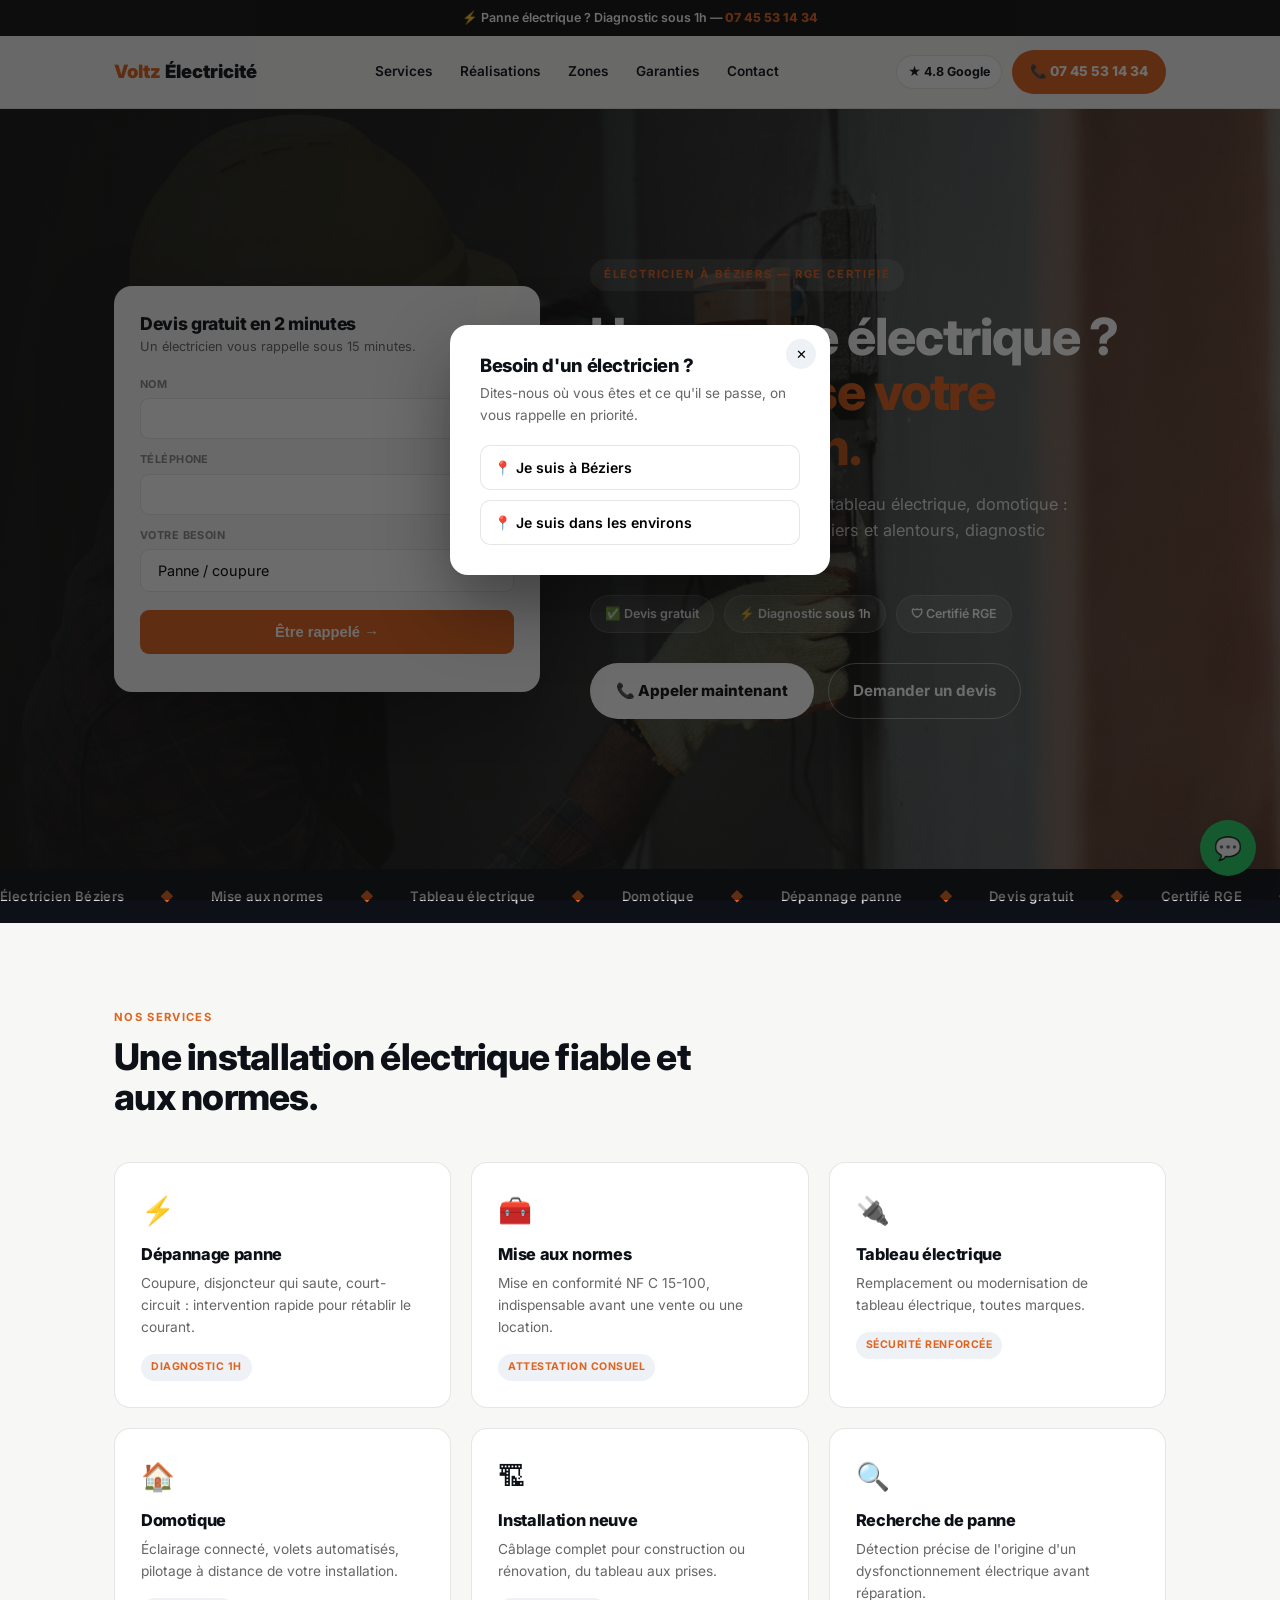
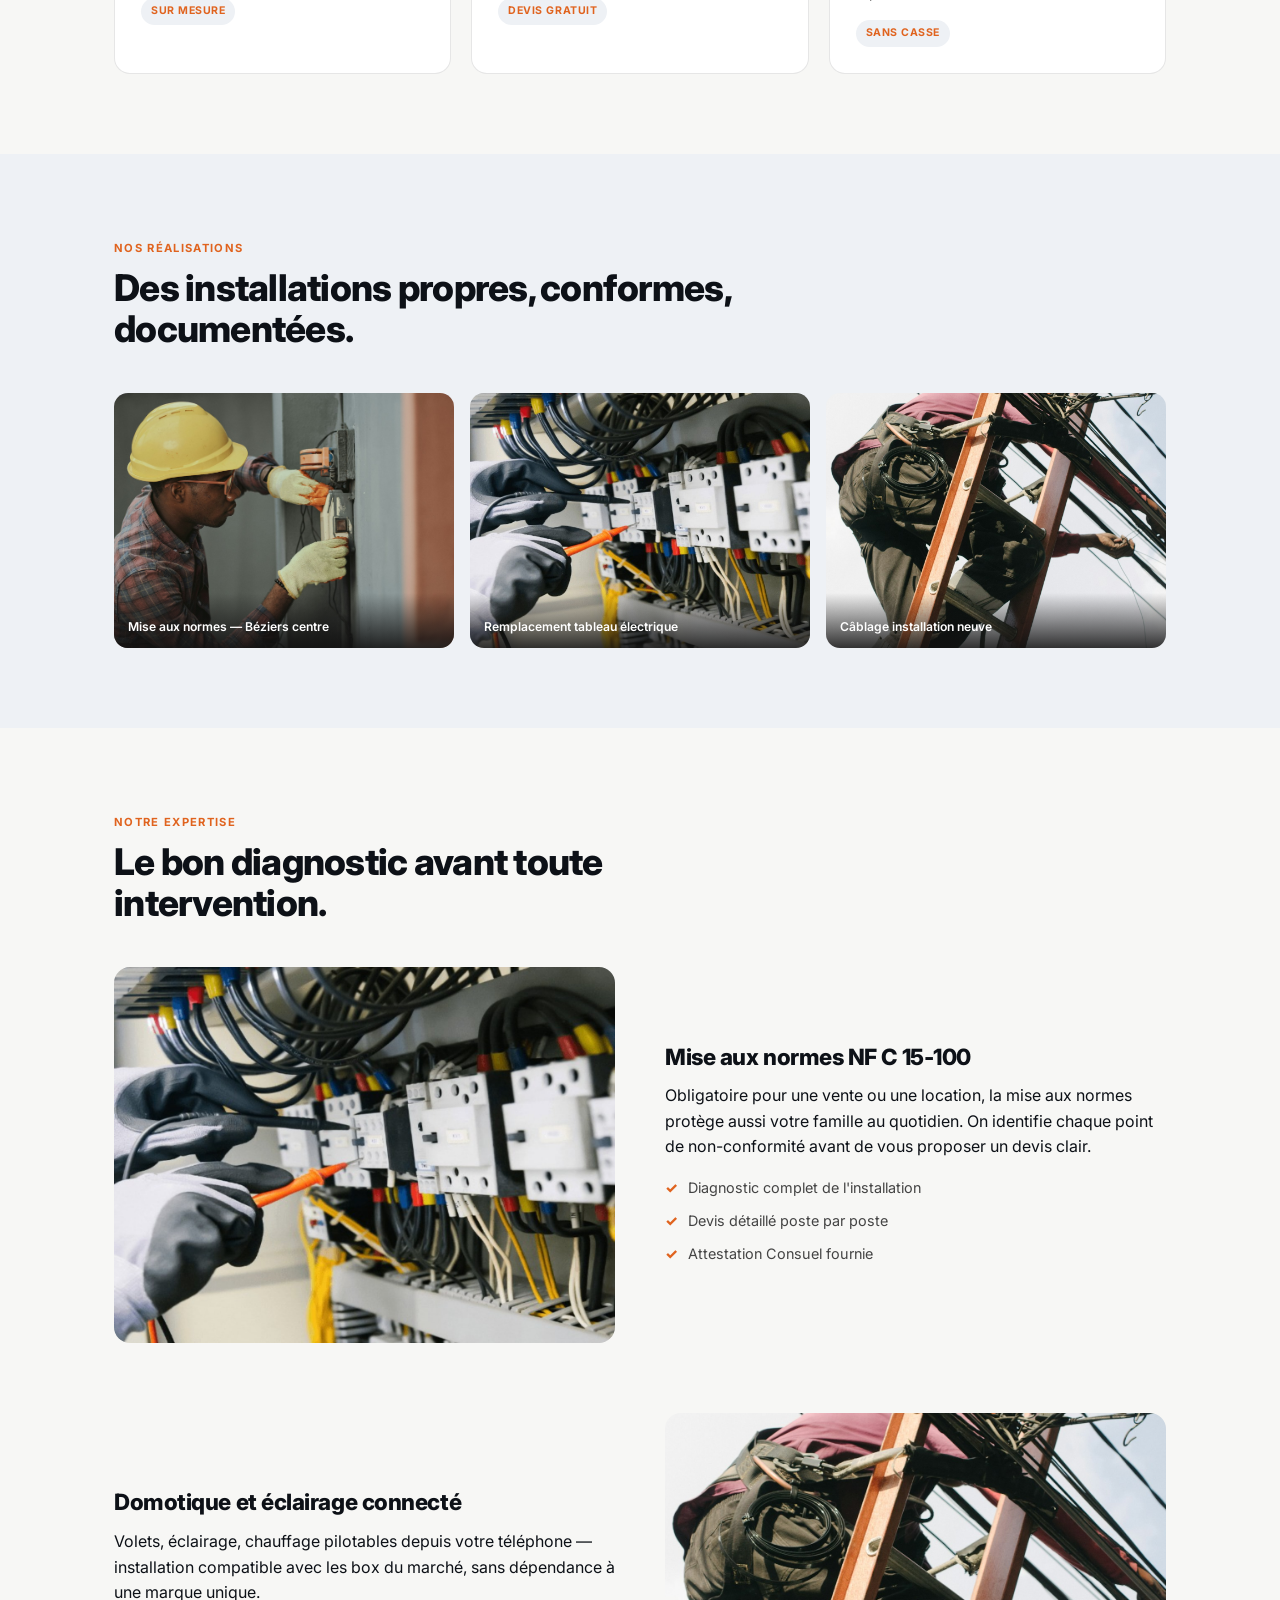
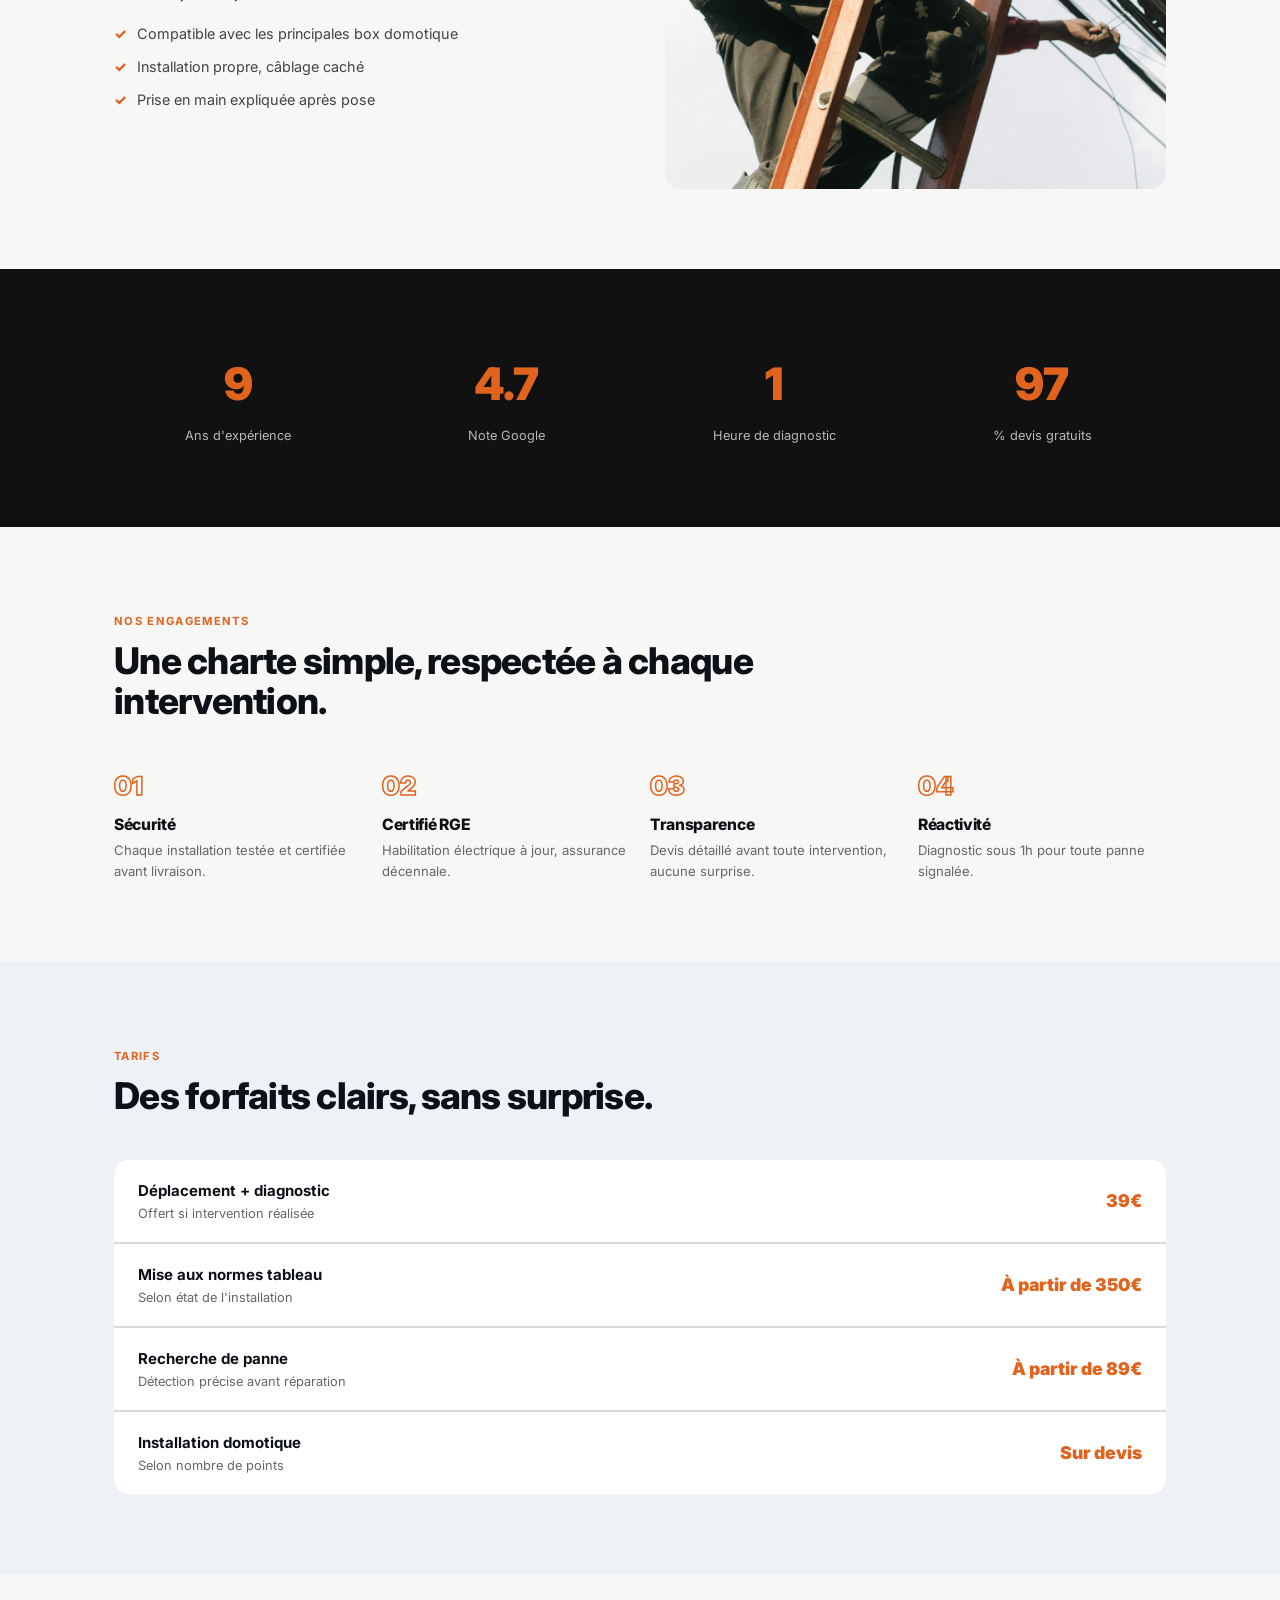
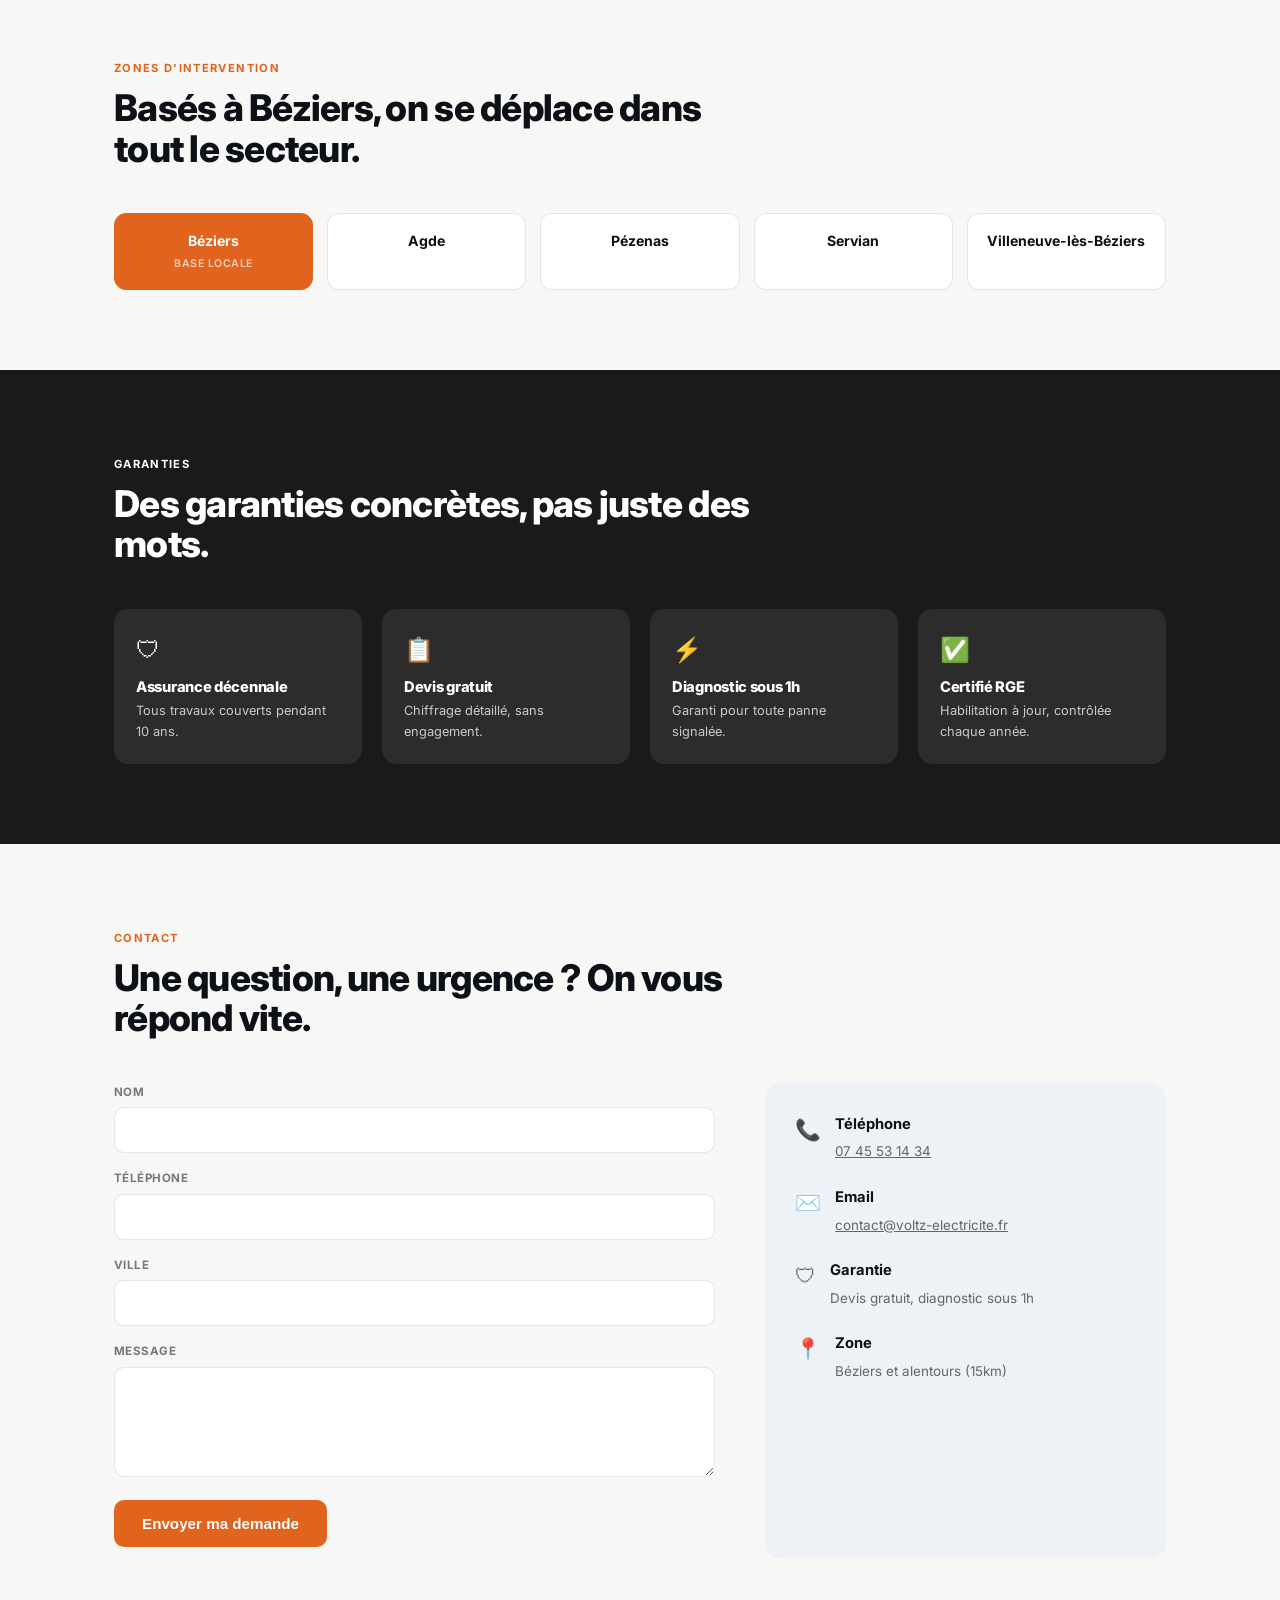
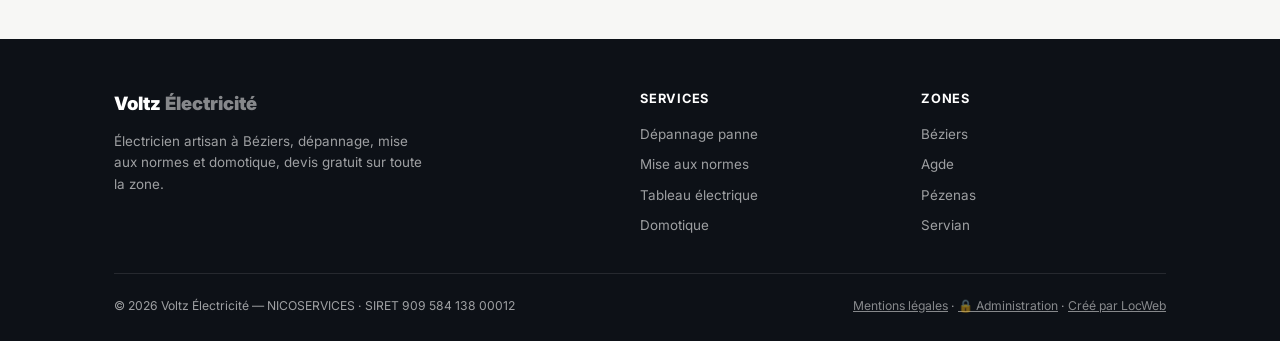
==== commit acac4d00: "Différencie les placements de hero entre les 3 sites vitrine Les 3 heros utilisaient la même composi" ====
--- a/electricien/index.html
+++ b/electricien/index.html
@@ -63,9 +63,11 @@
 
 .hero{position:relative;min-height:640px;display:flex;align-items:center;overflow:hidden;color:#fff;}
 .hero-bg{position:absolute;inset:0;background-image:linear-gradient(100deg,rgba(17,17,17,.94) 0%,rgba(17,17,17,.82) 38%,rgba(26,26,26,.55) 65%,rgba(26,26,26,.3) 100%),url('assets/hero-electricien.jpg');background-size:cover;background-position:center 25%;}
-.hero-inner{position:relative;z-index:2;display:grid;grid-template-columns:1.15fr .85fr;gap:50px;align-items:center;width:100%;padding:70px 20px;max-width:1180px;margin:0 auto;}
+.hero-inner{position:relative;z-index:2;display:grid;grid-template-columns:.85fr 1.15fr;gap:50px;align-items:center;width:100%;padding:70px 20px;max-width:1180px;margin:0 auto;}
 @media(min-width:900px){.hero-inner{padding:70px 5vw;}}
-@media(max-width:900px){.hero-inner{grid-template-columns:1fr;gap:36px;padding:44px 20px 40px;}}
+@media(max-width:900px){.hero-inner{grid-template-columns:1fr;gap:36px;padding:44px 20px 40px;}.hero-inner>.hero-form{order:-1;}}
+.hero-text{order:2;}
+.hero-form{order:1;}
 .hero-tag{display:inline-block;font-size:.7rem;font-weight:700;text-transform:uppercase;letter-spacing:.16em;color:var(--acc);background:rgba(255,255,255,.1);padding:7px 14px;border-radius:100px;margin-bottom:18px;}
 .hero h1{font-size:clamp(2rem,4.6vw,3.2rem);line-height:1.08;margin-bottom:16px;}
 .hero h1 em{font-style:normal;color:var(--acc);}
@@ -242,7 +244,7 @@
 <section class="hero">
   <div class="hero-bg" aria-hidden="true"></div>
   <div class="hero-inner">
-    <div>
+    <div class="hero-text">
       <span class="hero-tag" data-editable-zone="hero_tag">Électricien à Béziers — RGE certifié</span>
       <h1><span data-editable-zone="hero_titre">Une panne électrique ?</span> <em data-editable-zone="hero_titre_accent">On sécurise votre installation.</em></h1>
       <p class="hero-sub" data-editable-zone="hero_sous_titre">Dépannage, mise aux normes, tableau électrique, domotique : Voltz Électricité intervient à Béziers et alentours, diagnostic gratuit avant toute intervention.</p>
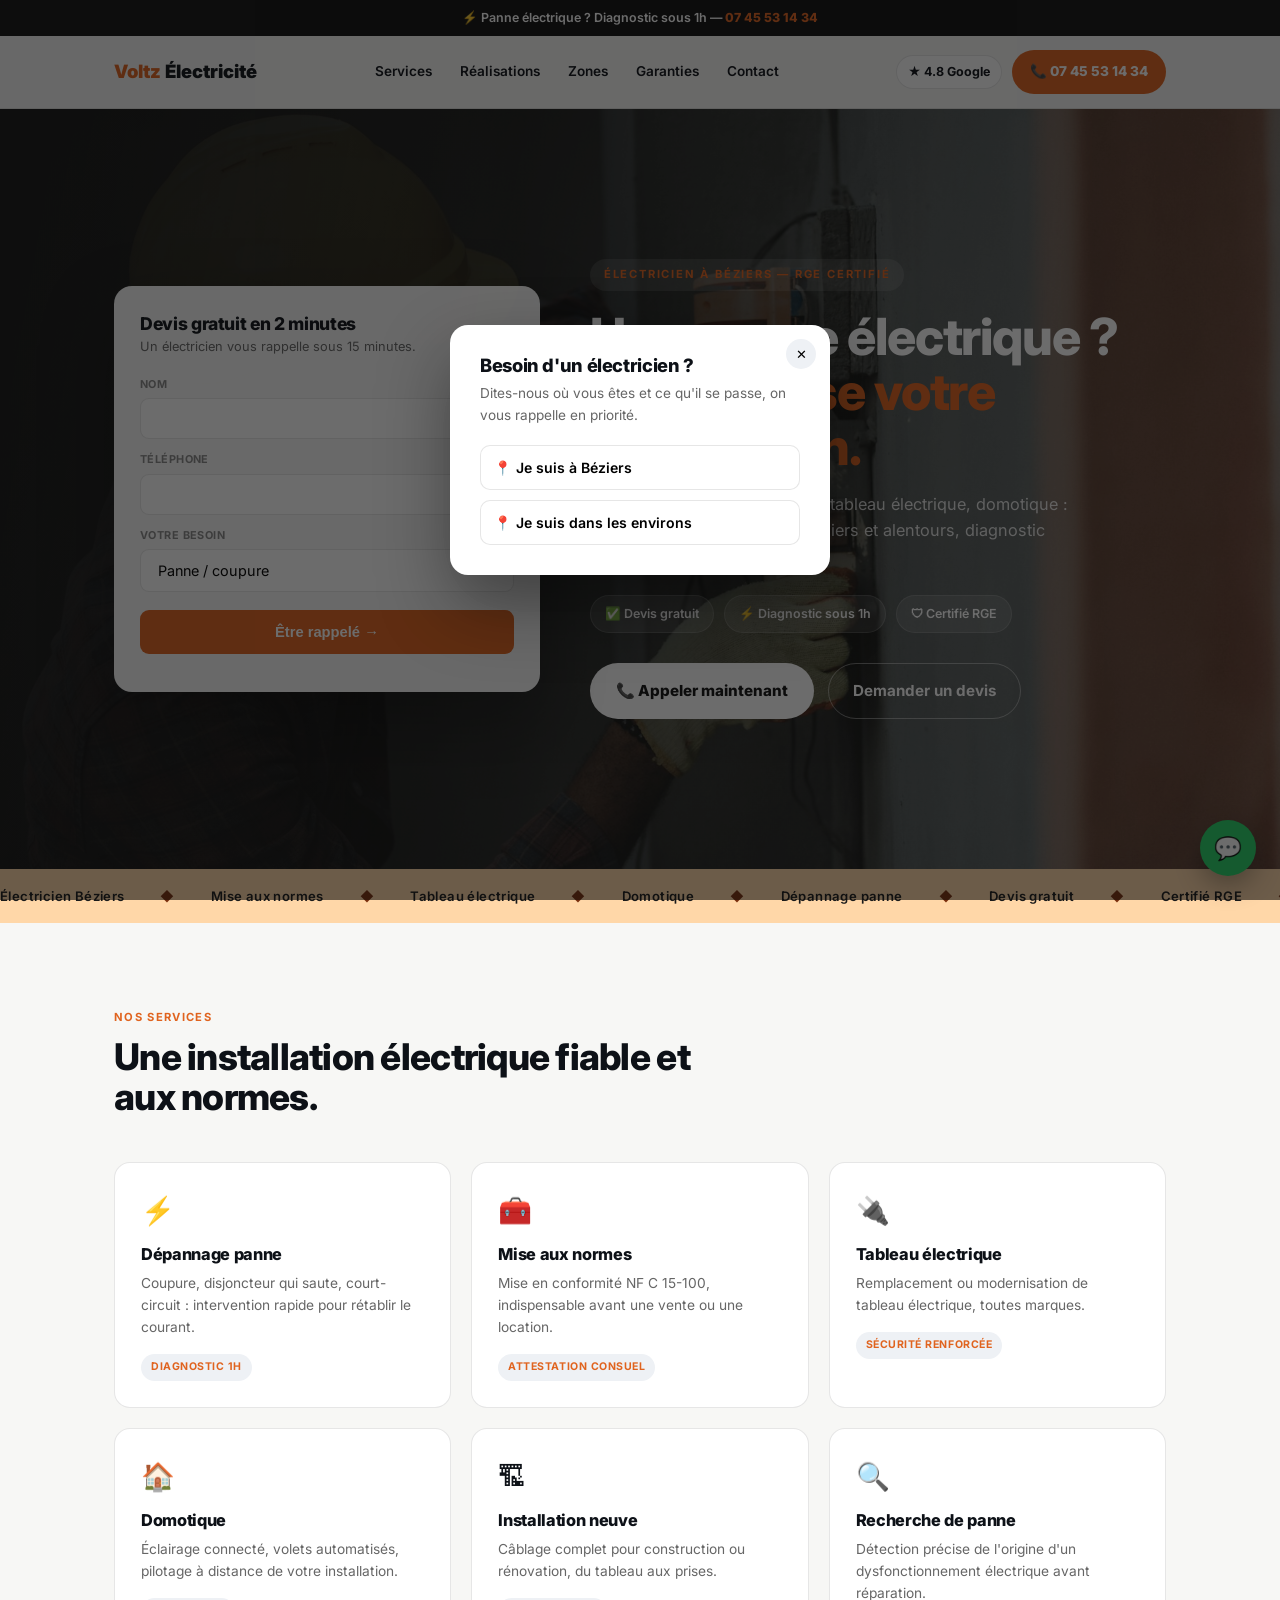
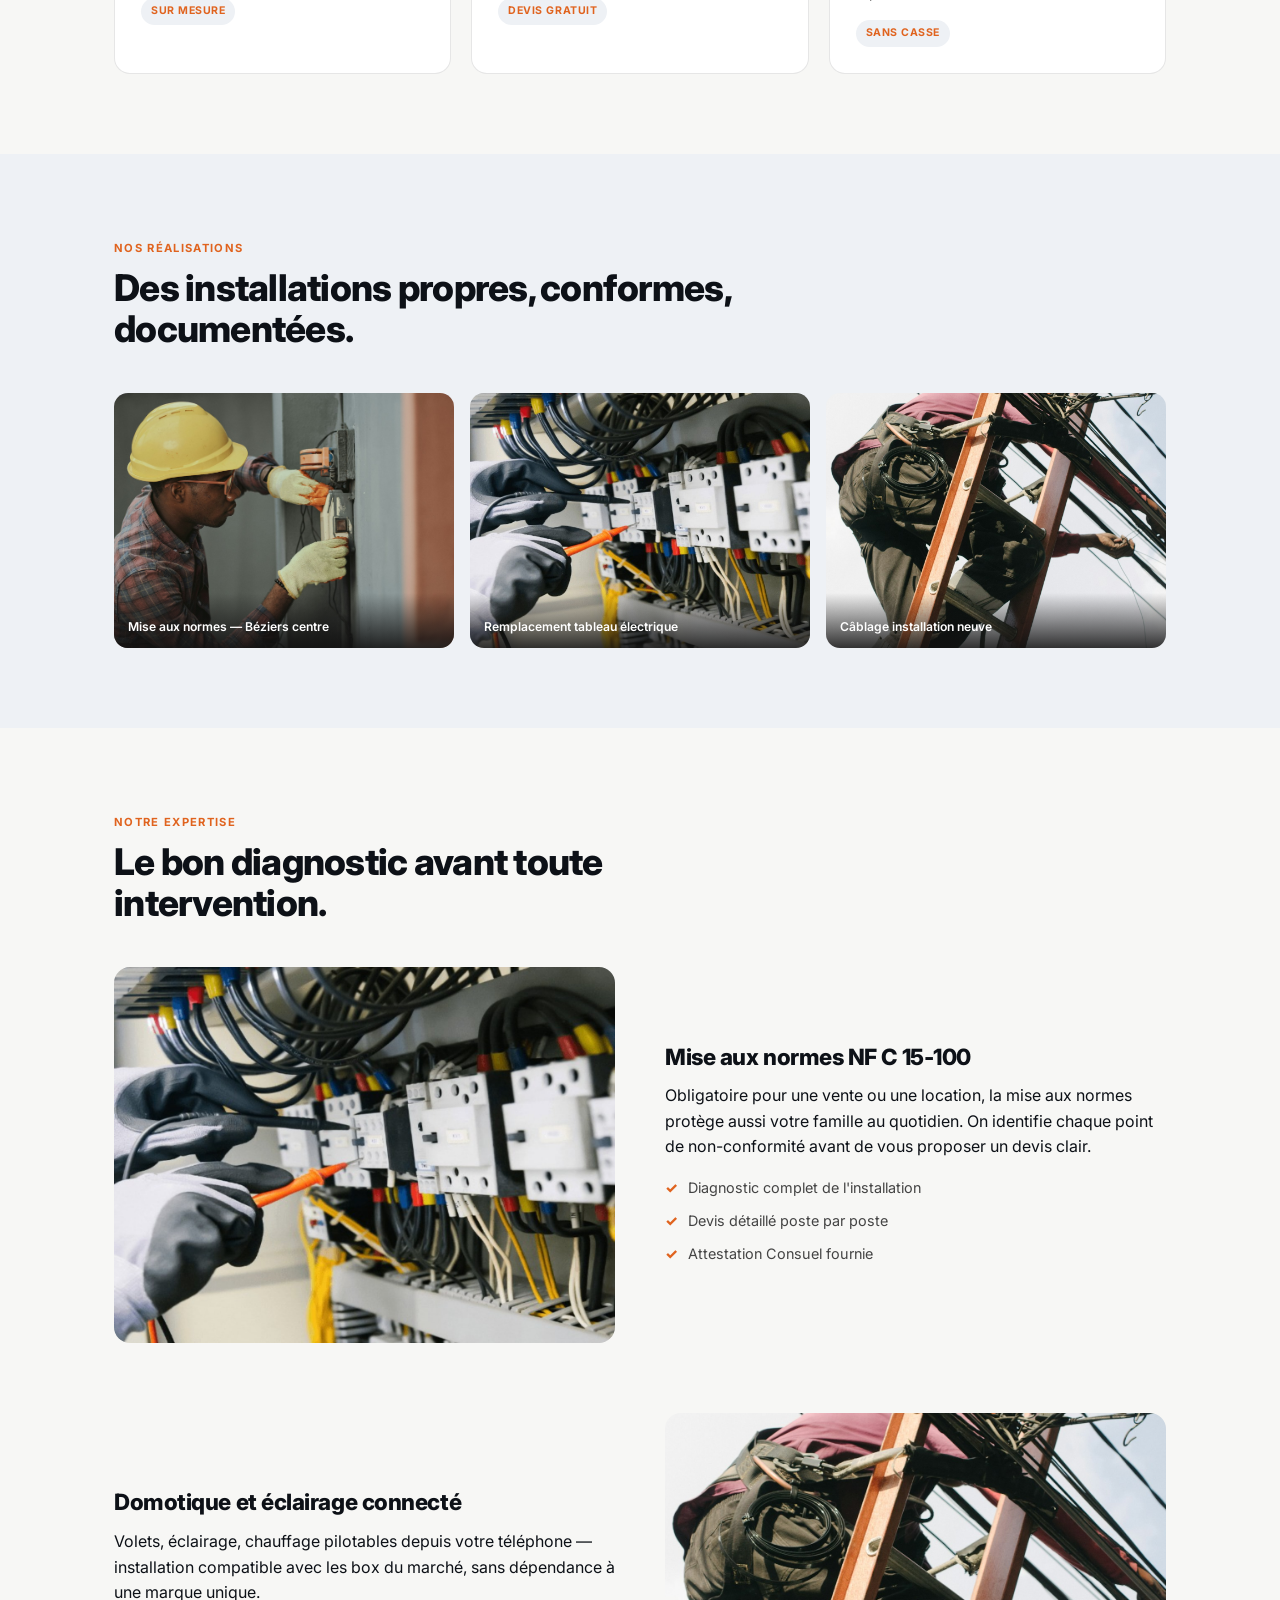
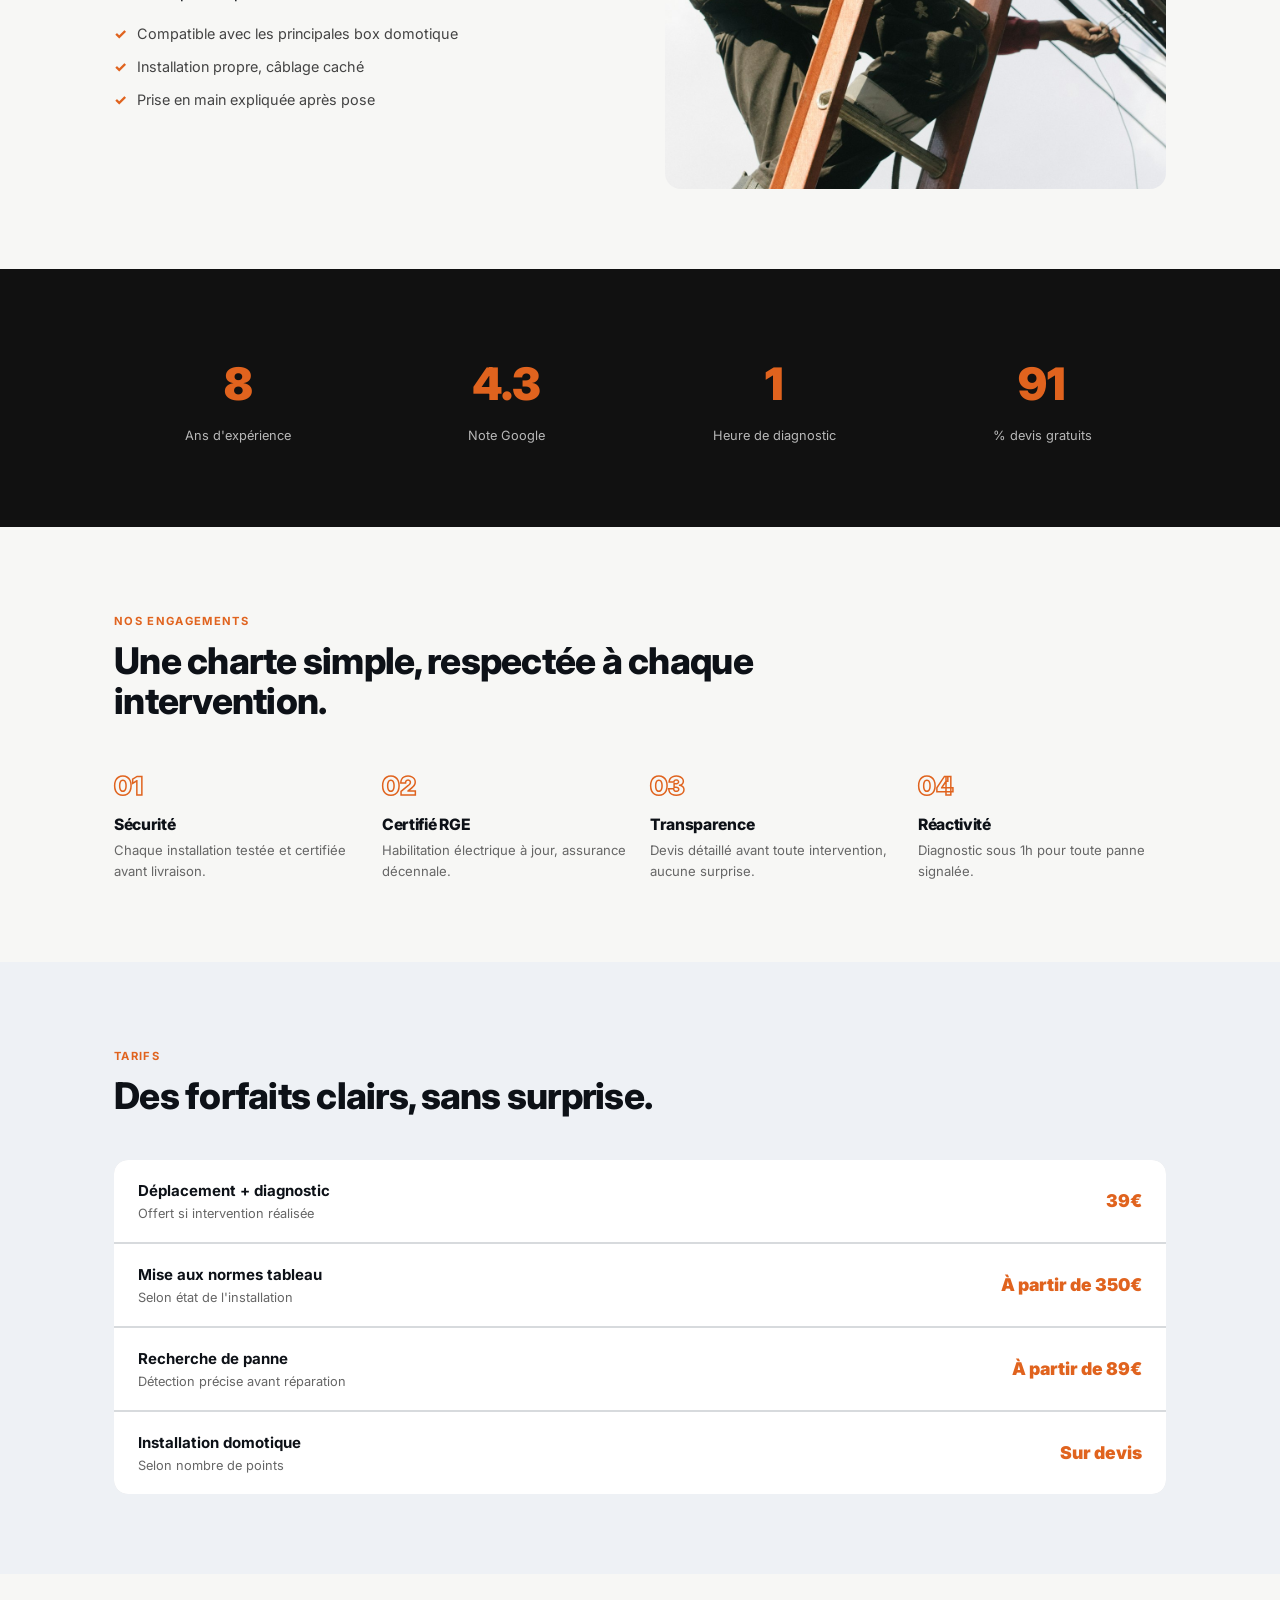
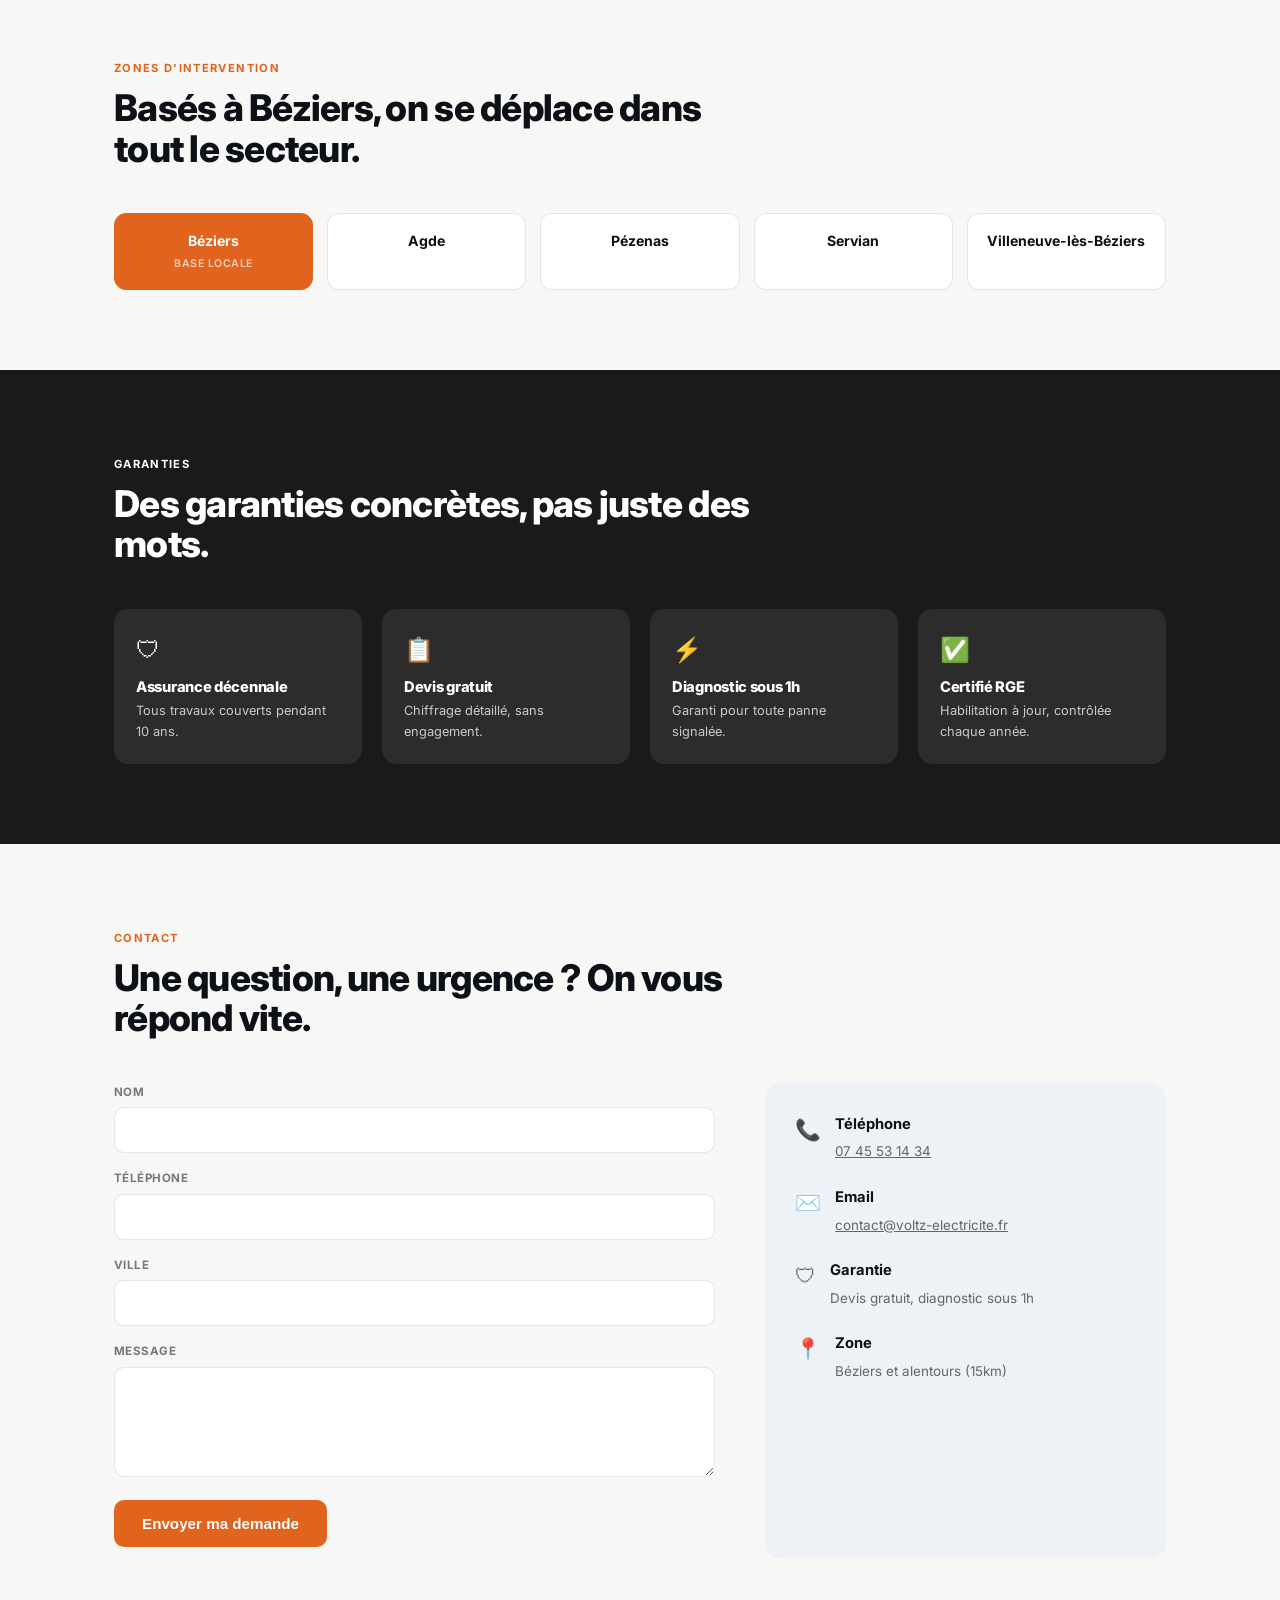
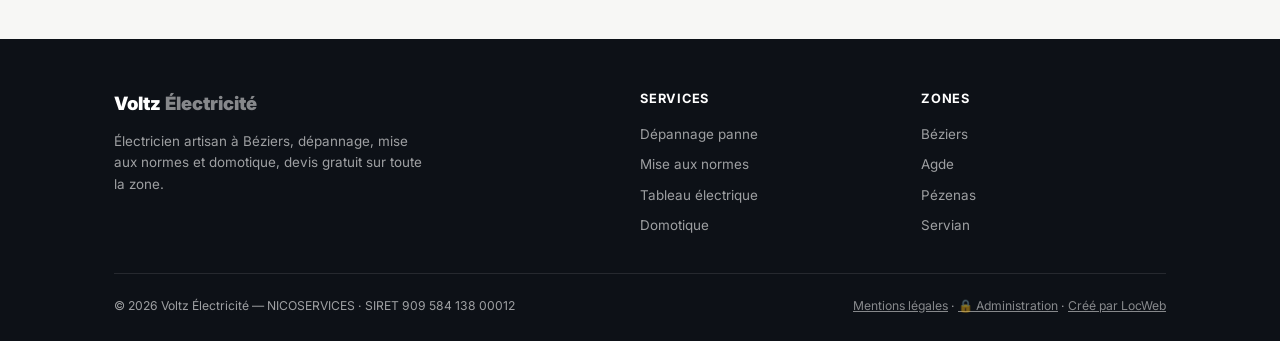
==== commit 12c66c13: "Change la photo hero coiffeuse + recolore le bandeau marquee électricien Coiffeuse: nouvelle photo (" ====
--- a/electricien/index.html
+++ b/electricien/index.html
@@ -28,7 +28,7 @@
 </script>
 <style>
 :root{
-  --acc:#e0631e; --acc-dark:#7a2f0d; --dark:#1a1a1a; --dark2:#111;
+  --acc:#e0631e; --acc-dark:#7a2f0d; --acc-light:#ffd7a8; --dark:#1a1a1a; --dark2:#111;
   --ink:#0d1117; --paper:#f7f7f5; --paper2:#eef1f5; --line:rgba(13,13,15,.1);
   --sans:'Inter',sans-serif;
 }
@@ -89,10 +89,10 @@
 .hero-form button:hover{opacity:.92;}
 .hero-form .status{font-size:.78rem;margin-top:10px;text-align:center;}
 
-.marquee{background:var(--ink);color:#fff;overflow:hidden;white-space:nowrap;padding:14px 0;}
+.marquee{background:var(--acc-light);color:#1a1a1a;overflow:hidden;white-space:nowrap;padding:14px 0;}
 .marquee-track{display:inline-flex;gap:36px;animation:mq 26s linear infinite;}
-.marquee span{font-size:.82rem;font-weight:600;letter-spacing:.03em;color:rgba(255,255,255,.85);}
-.marquee .dot{color:var(--acc);margin-left:36px;}
+.marquee span{font-size:.82rem;font-weight:600;letter-spacing:.03em;color:#1a1a1a;}
+.marquee .dot{color:var(--acc-dark);margin-left:36px;}
 @keyframes mq{from{transform:translateX(0);}to{transform:translateX(-50%);}}
 @media(prefers-reduced-motion:reduce){.marquee-track{animation:none;}}
 
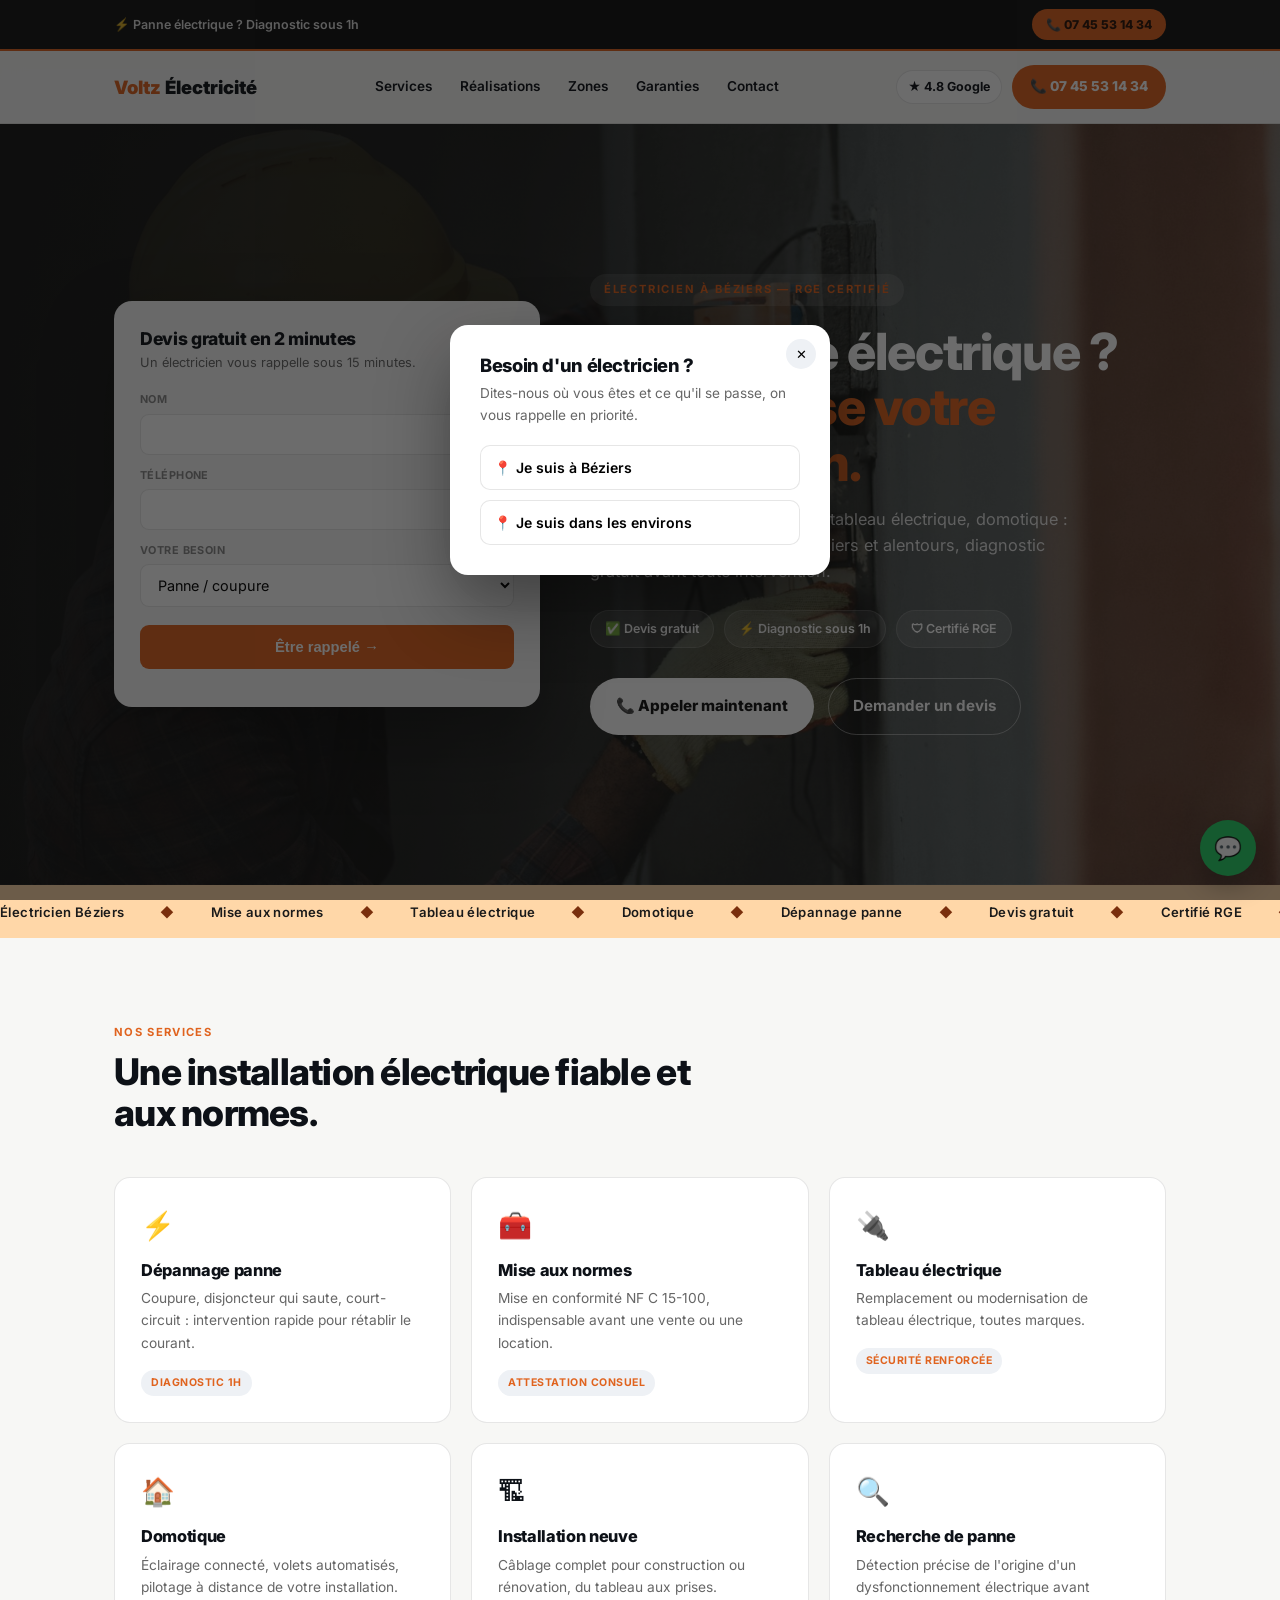
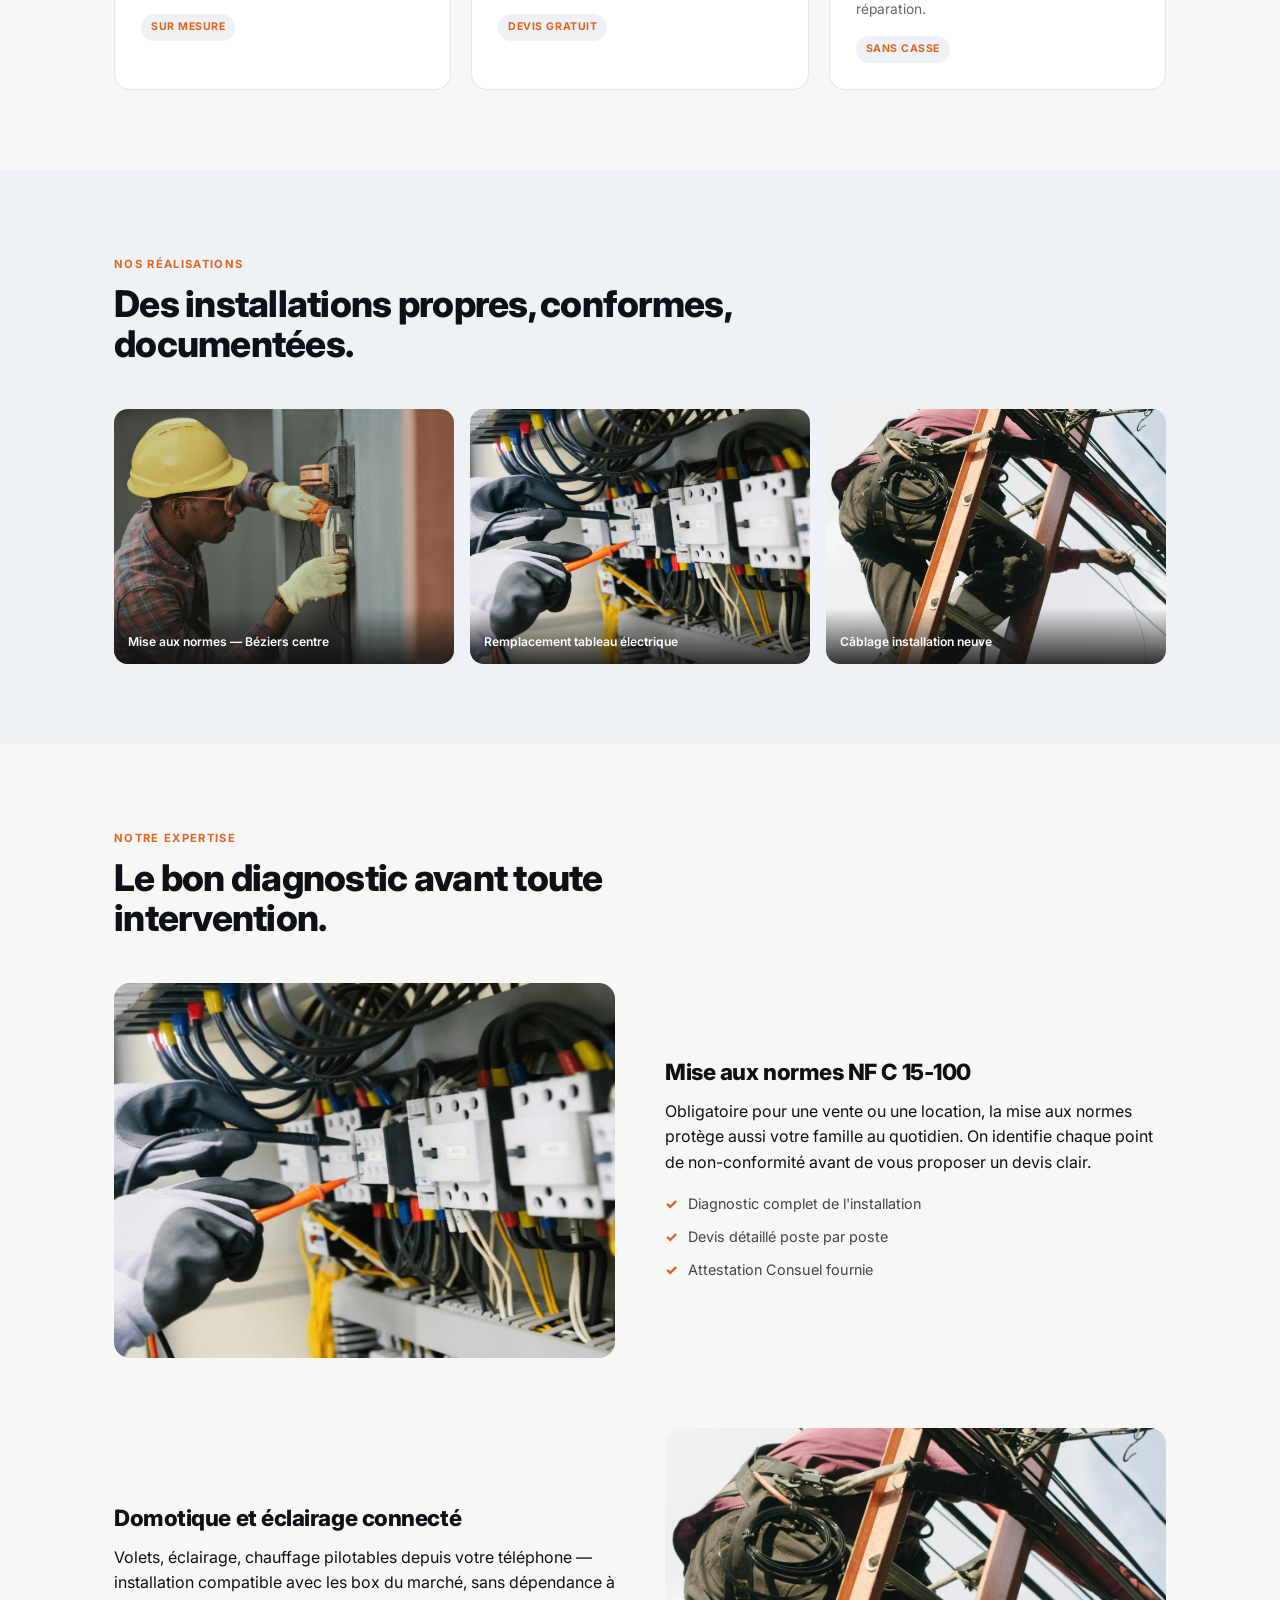
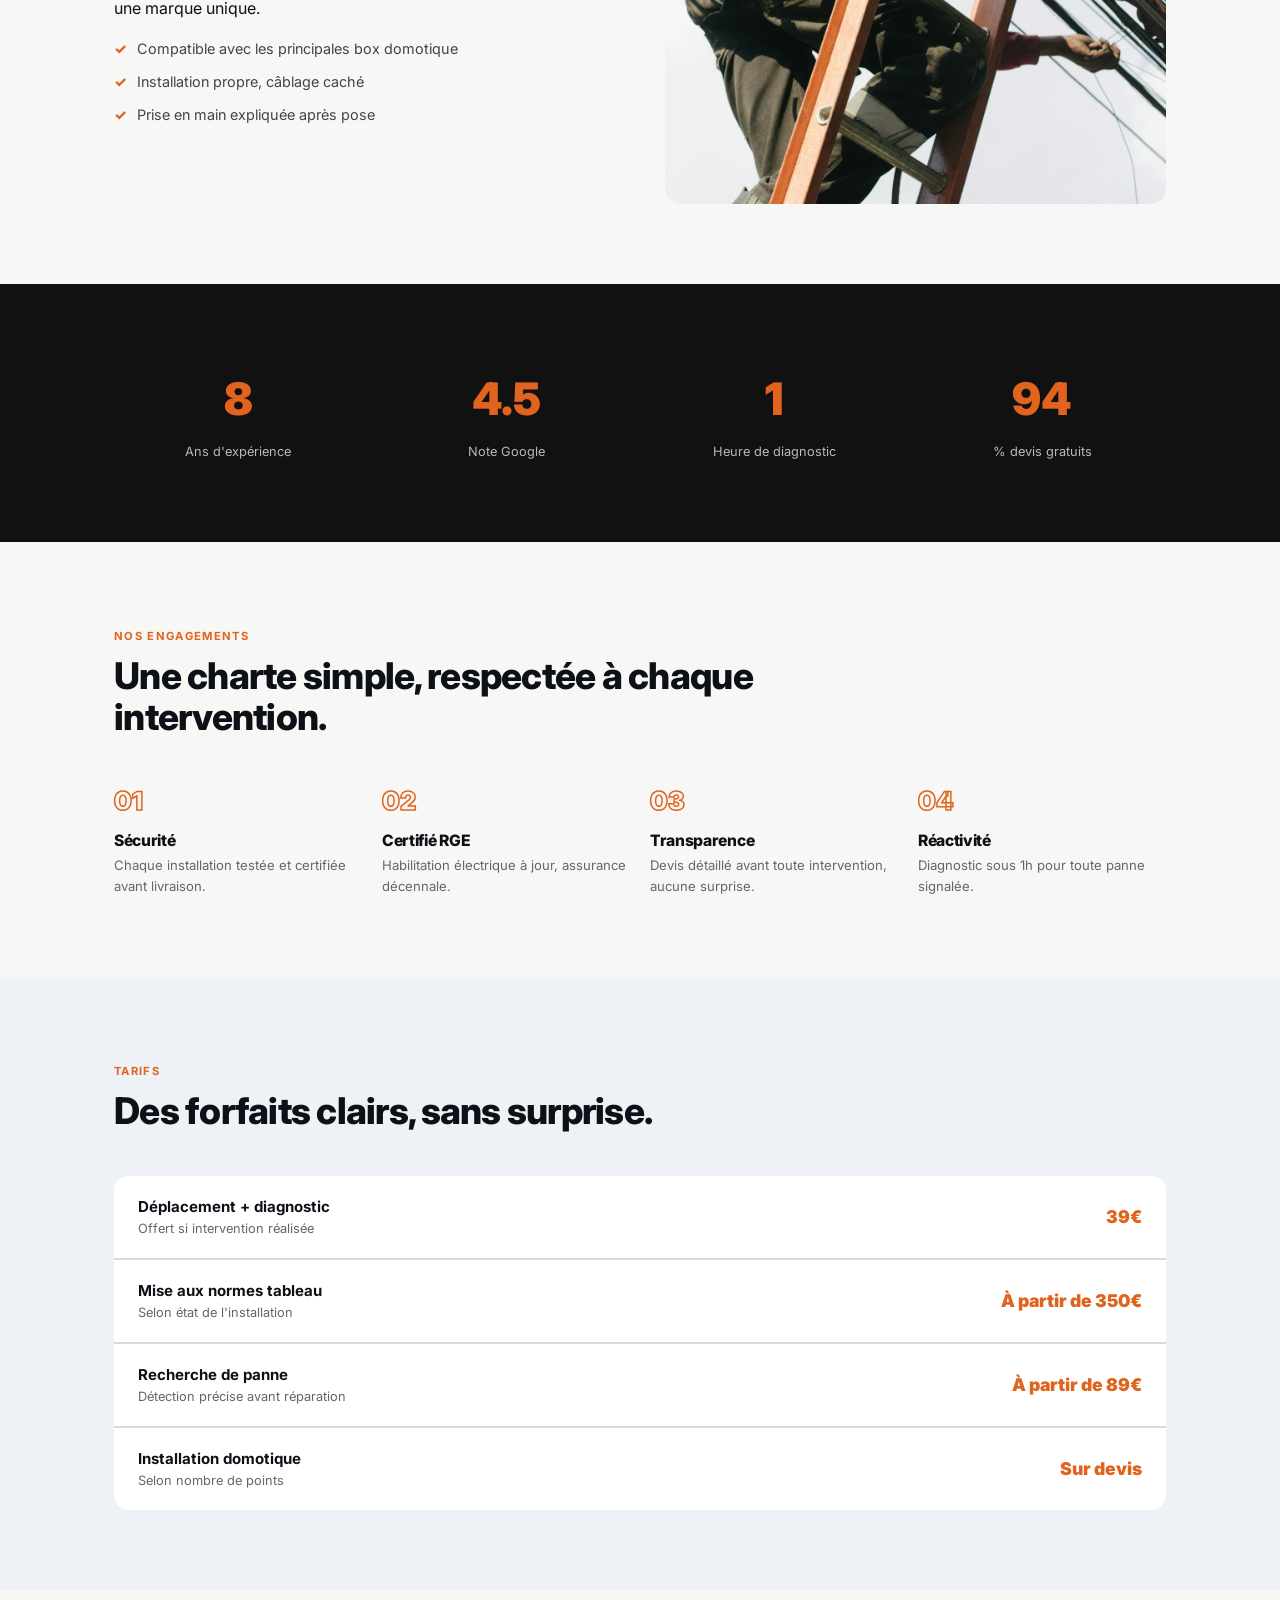
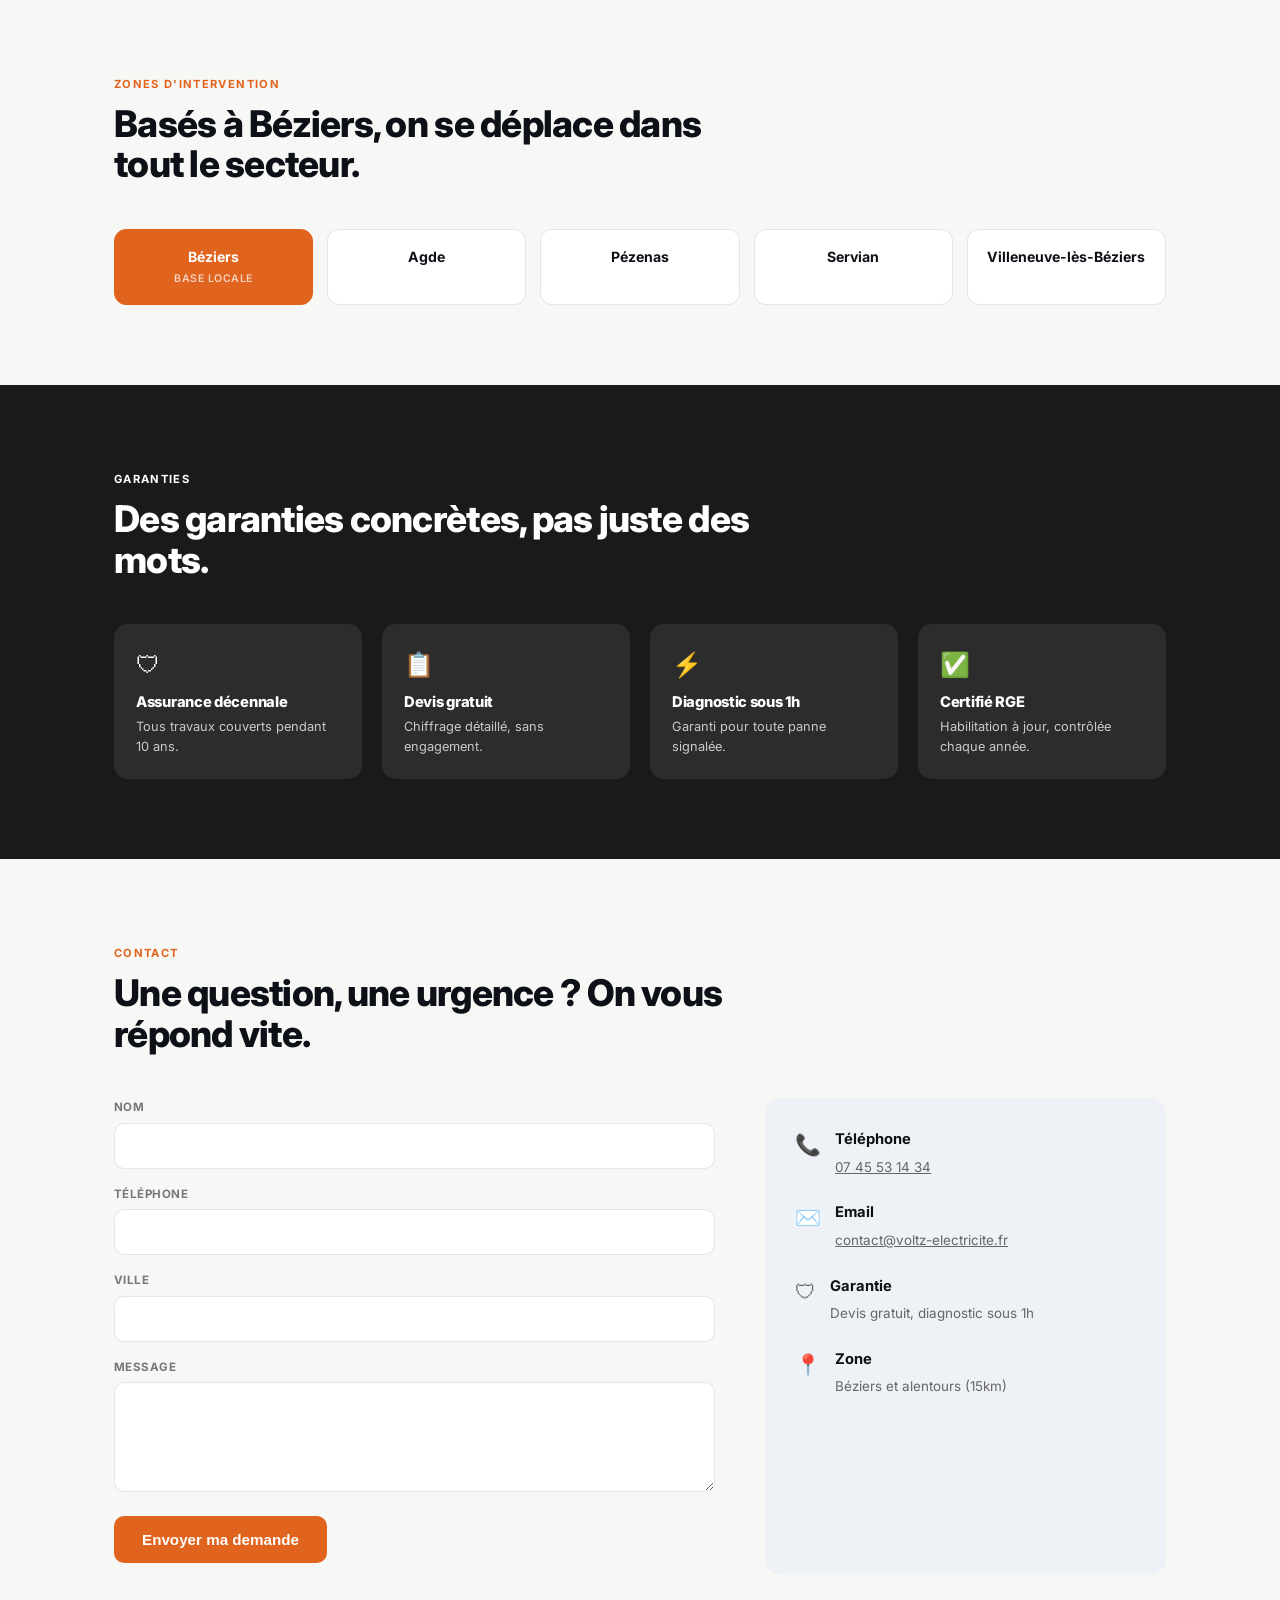
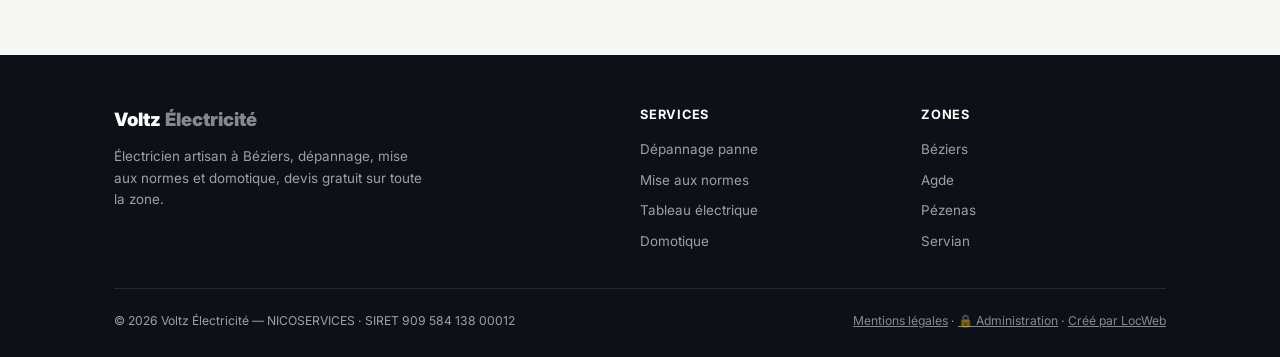
==== commit 0b7940db: "Différencie les bandeaux d'annonce des 4 sites vitrine Plombier: bandeau plein centré (référence, in" ====
--- a/electricien/index.html
+++ b/electricien/index.html
@@ -42,8 +42,11 @@
 h1,h2,h3{font-weight:800;letter-spacing:-.02em;line-height:1.1;}
 .tag{display:inline-block;font-size:.7rem;font-weight:700;text-transform:uppercase;letter-spacing:.12em;color:var(--acc);margin-bottom:10px;}
 
-.urgence-bar{background:var(--dark2);color:#fff;text-align:center;font-size:.78rem;font-weight:600;padding:8px 16px;}
-.urgence-bar a{color:var(--acc);font-weight:800;text-decoration:none;}
+.urgence-bar{background:var(--dark2);color:#fff;font-size:.78rem;font-weight:600;border-bottom:2px solid var(--acc);}
+.urgence-bar-inner{display:flex;align-items:center;justify-content:space-between;gap:14px;max-width:1180px;margin:0 auto;padding:9px 20px;}
+@media(min-width:900px){.urgence-bar-inner{padding:9px 5vw;}}
+.urgence-bar-inner span{opacity:.85;}
+.urgence-bar a{background:var(--acc);color:#2b1206;font-weight:800;padding:6px 14px;border-radius:100px;text-decoration:none;white-space:nowrap;font-size:.76rem;flex-shrink:0;}
 
 header{position:sticky;top:0;z-index:500;background:rgba(247,247,245,.92);backdrop-filter:blur(12px);border-bottom:1px solid var(--line);}
 .nav-inner{display:flex;align-items:center;justify-content:space-between;padding:14px 20px;max-width:1180px;margin:0 auto;}
@@ -211,7 +214,7 @@
 </head>
 <body>
 
-<div class="urgence-bar">⚡ Panne électrique ? Diagnostic sous 1h — <a href="tel:0745531434">07 45 53 14 34</a></div>
+<div class="urgence-bar"><div class="urgence-bar-inner"><span>⚡ Panne électrique ? Diagnostic sous 1h</span><a href="tel:0745531434">📞 07 45 53 14 34</a></div></div>
 
 <header>
   <div class="nav-inner">
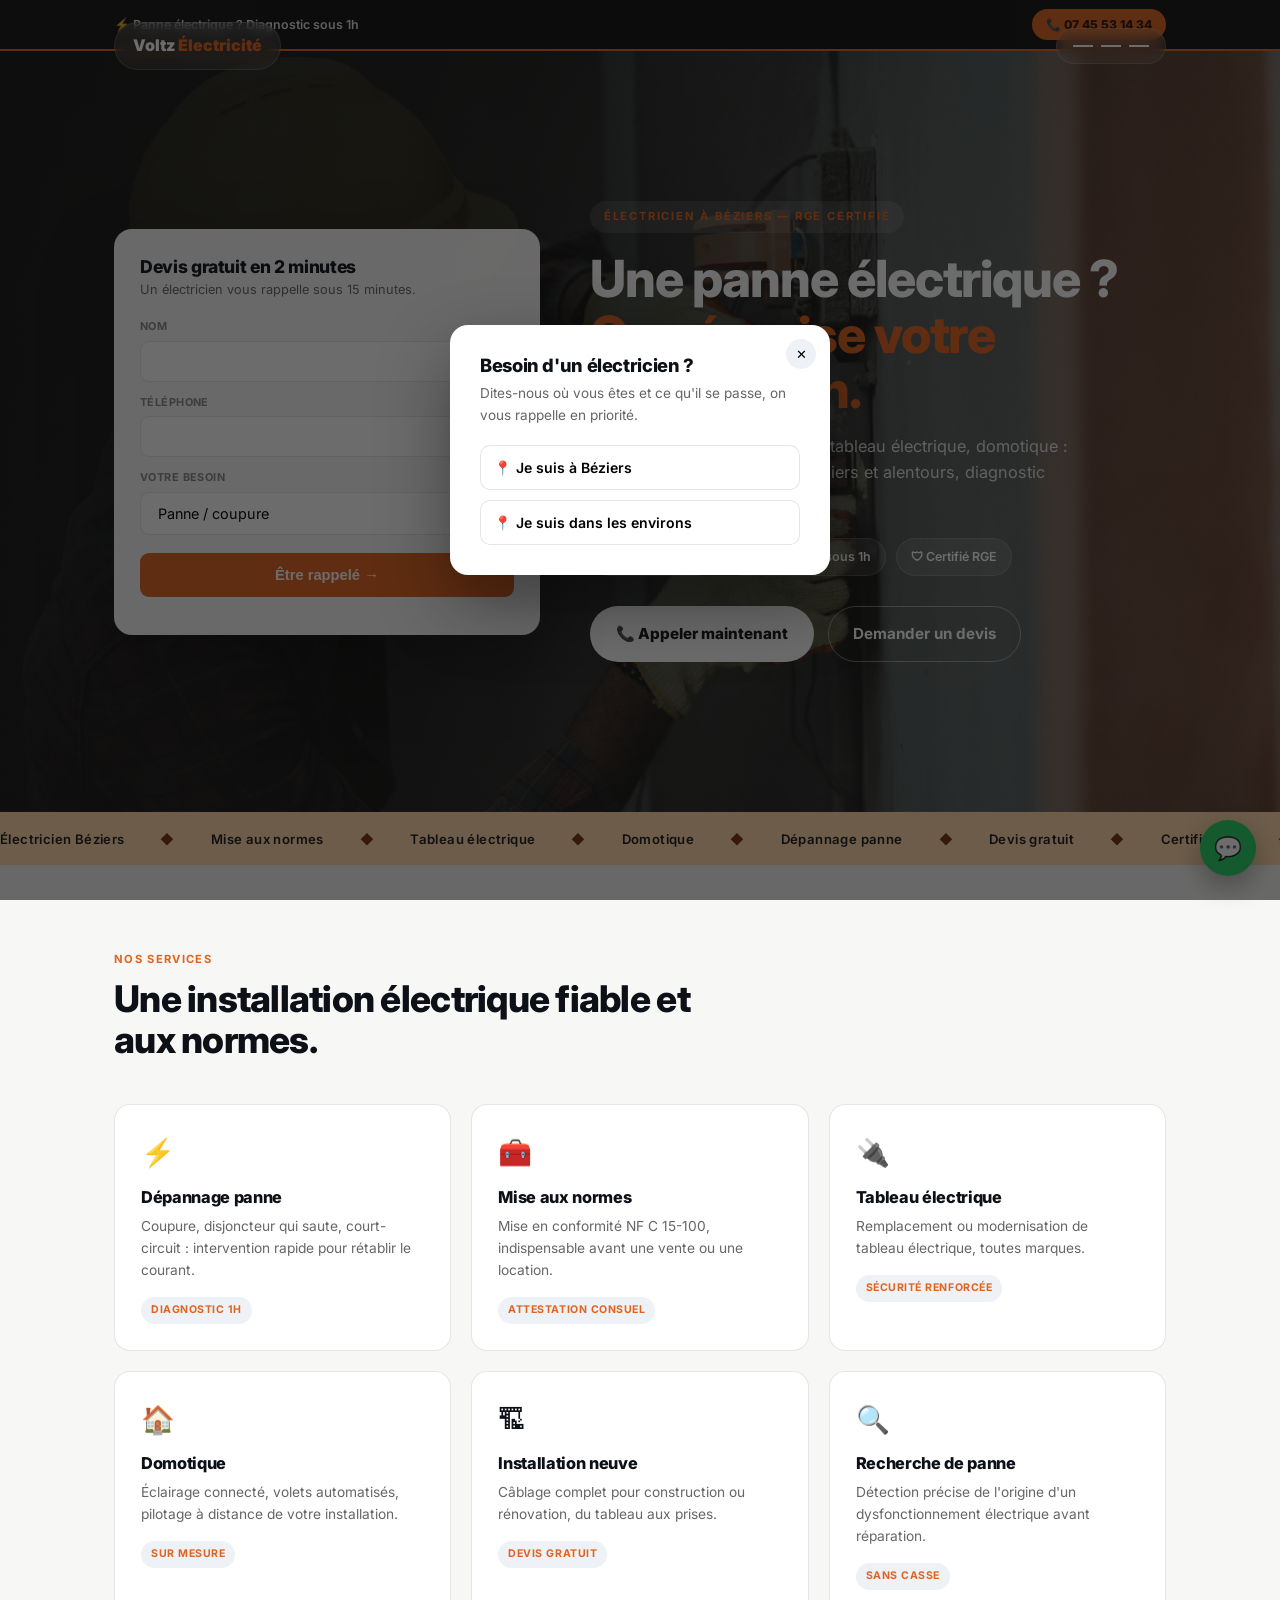
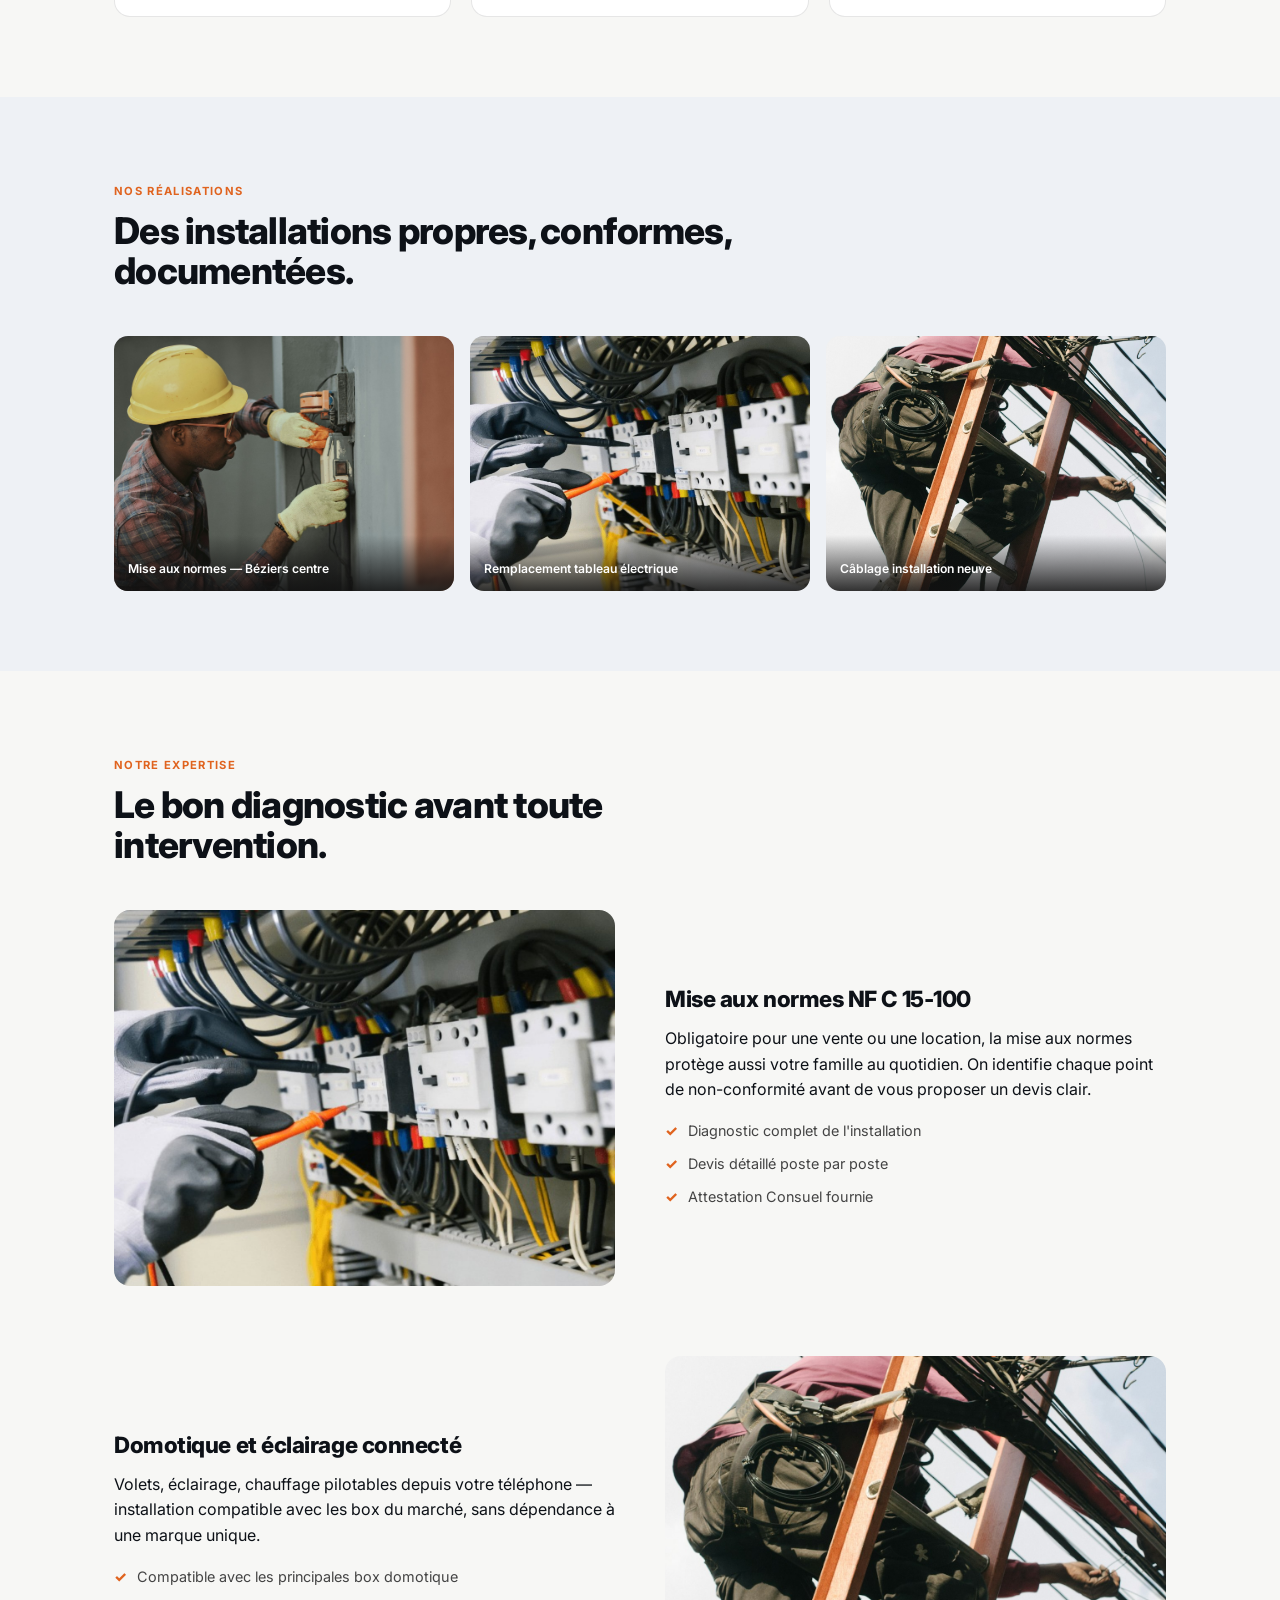
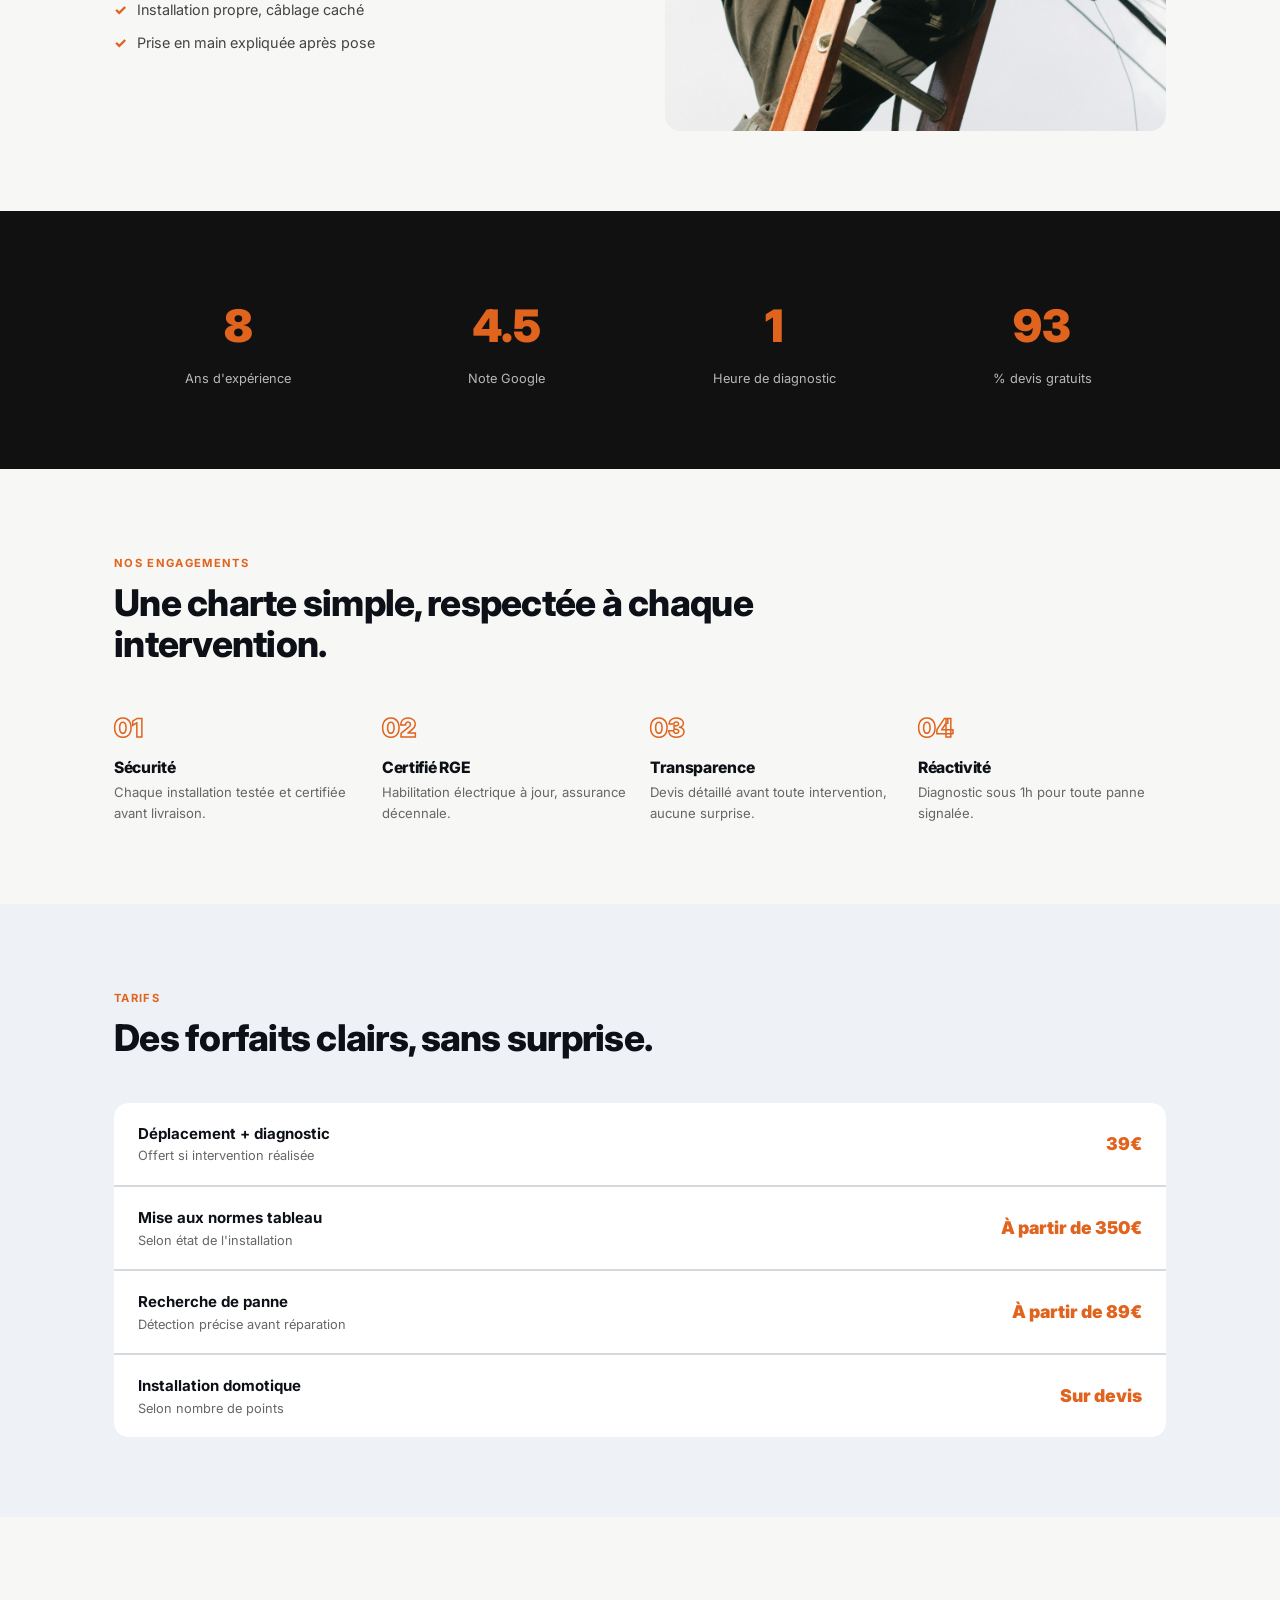
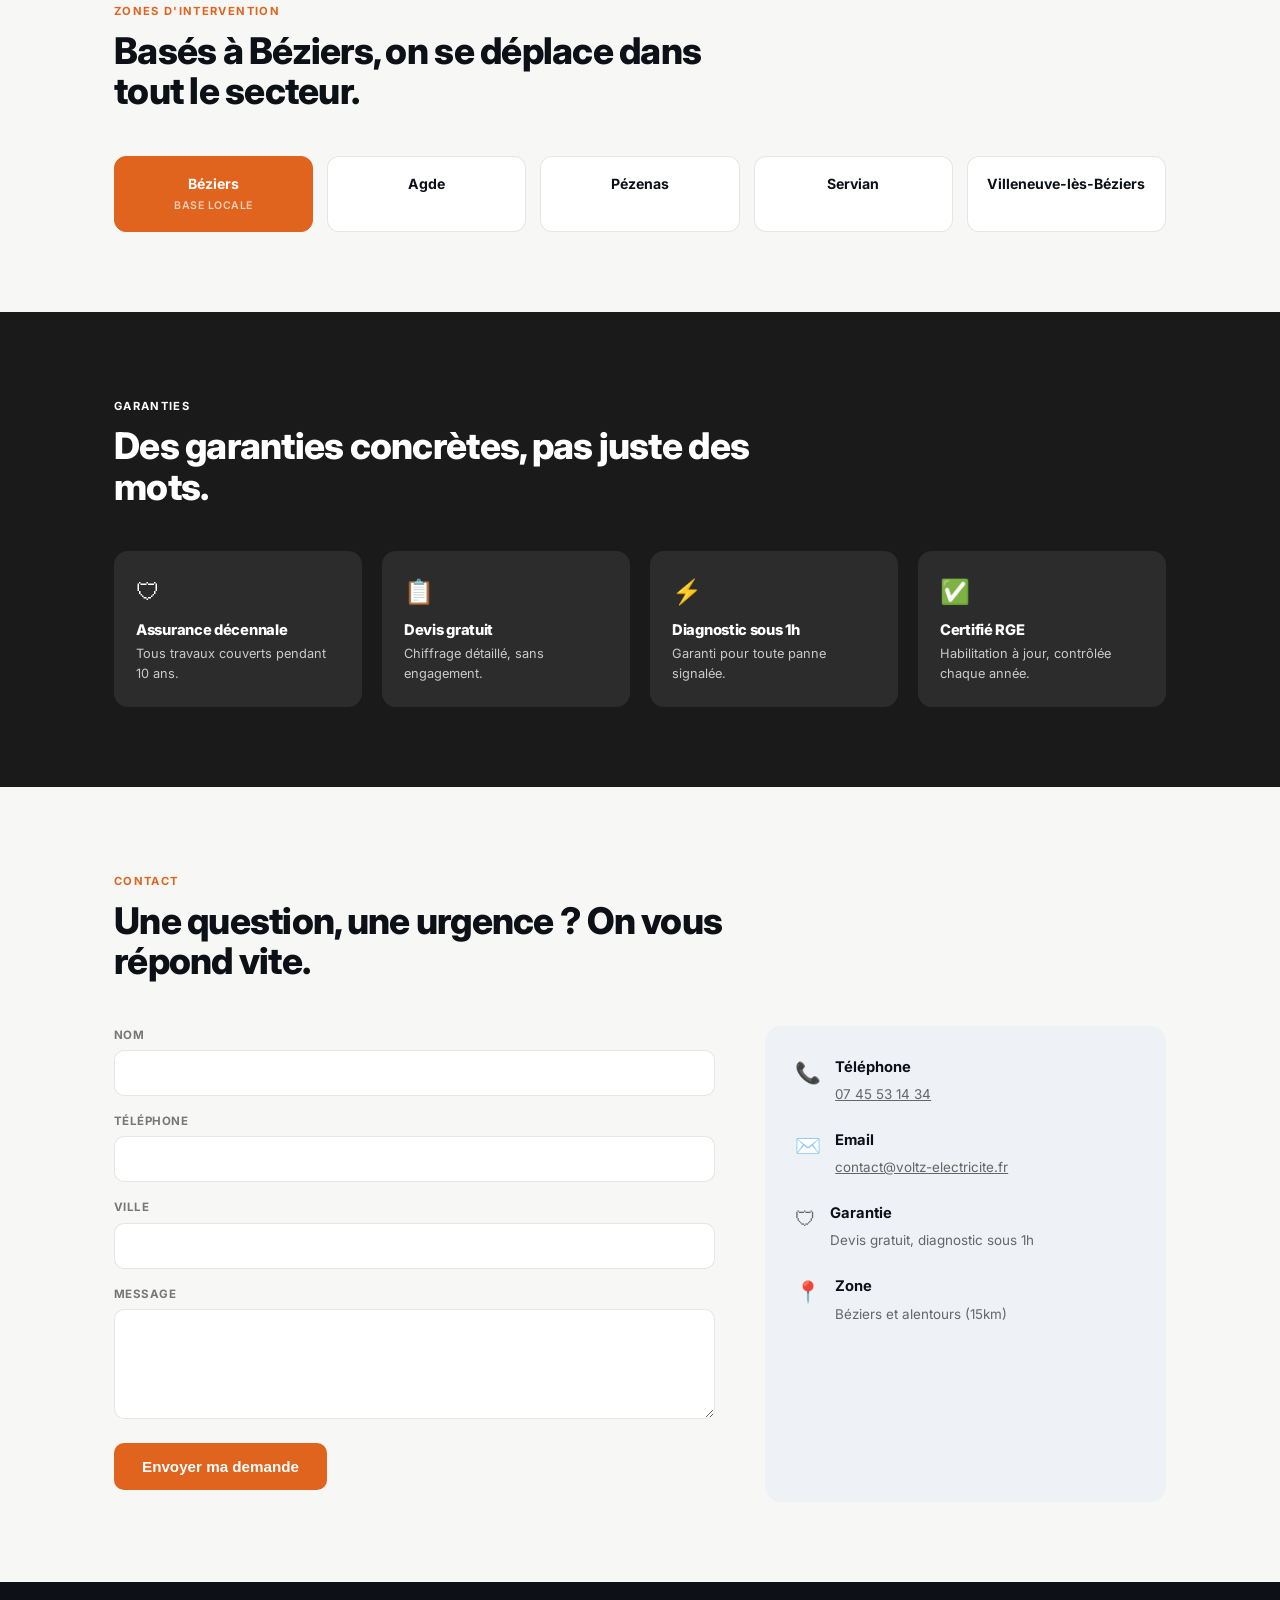
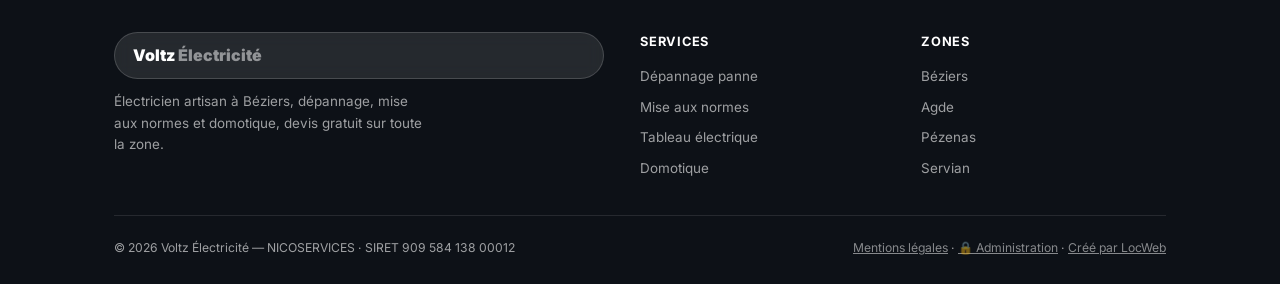
==== commit 7aa93343: "Différencie les bandeaux de navigation (header) des 4 sites vitrine Plombier: header sticky classiqu" ====
--- a/electricien/index.html
+++ b/electricien/index.html
@@ -48,21 +48,18 @@
 .urgence-bar-inner span{opacity:.85;}
 .urgence-bar a{background:var(--acc);color:#2b1206;font-weight:800;padding:6px 14px;border-radius:100px;text-decoration:none;white-space:nowrap;font-size:.76rem;flex-shrink:0;}
 
-header{position:sticky;top:0;z-index:500;background:rgba(247,247,245,.92);backdrop-filter:blur(12px);border-bottom:1px solid var(--line);}
-.nav-inner{display:flex;align-items:center;justify-content:space-between;padding:14px 20px;max-width:1180px;margin:0 auto;}
-@media(min-width:900px){.nav-inner{padding:14px 5vw;}}
-.logo{font-weight:900;font-size:1.15rem;color:var(--acc);text-decoration:none;white-space:nowrap;}
-.logo span{color:var(--ink);}
-nav.links{display:none;gap:28px;align-items:center;}
-nav.links a{font-size:.85rem;font-weight:600;text-decoration:none;color:var(--ink);}
-@media(min-width:860px){nav.links{display:flex;}}
+/* Pas de bandeau menu : header transparent flottant sur le hero, pas de barre pleine, tout passe par le bouton menu */
+header{position:absolute;top:0;left:0;right:0;z-index:500;background:transparent;padding:22px 0;}
+.nav-inner{display:flex;align-items:center;justify-content:space-between;padding:0 20px;max-width:1180px;margin:0 auto;}
+@media(min-width:900px){.nav-inner{padding:0 5vw;}}
+.logo{font-weight:900;font-size:1rem;color:#fff;text-decoration:none;white-space:nowrap;background:rgba(255,255,255,.1);border:1px solid rgba(255,255,255,.16);backdrop-filter:blur(8px);padding:10px 18px;border-radius:100px;}
+.logo span{color:var(--acc);}
+nav.links{display:none;}
 .header-right{display:flex;align-items:center;gap:10px;}
-.google-badge{display:none;align-items:center;gap:5px;font-size:.78rem;font-weight:700;color:var(--ink);background:#fff;border:1px solid var(--line);padding:6px 11px;border-radius:100px;text-decoration:none;}
-@media(min-width:640px){.google-badge{display:inline-flex;}}
-.tel-btn{display:inline-flex;align-items:center;gap:8px;background:var(--acc);color:#fff;font-weight:800;font-size:.85rem;padding:11px 18px;border-radius:100px;text-decoration:none;white-space:nowrap;}
-.burger{display:flex;background:none;border:none;cursor:pointer;padding:6px;}
-@media(min-width:860px){.burger{display:none;}}
-.burger span{display:block;width:22px;height:2px;background:var(--ink);margin:4px 0;}
+.google-badge{display:none;}
+.tel-btn{display:none;}
+.burger{display:flex;align-items:center;gap:8px;background:rgba(255,255,255,.1);border:1px solid rgba(255,255,255,.16);backdrop-filter:blur(8px);border-radius:100px;cursor:pointer;padding:12px 16px;}
+.burger span{display:block;width:20px;height:2px;background:#fff;margin:4px 0;}
 
 .hero{position:relative;min-height:640px;display:flex;align-items:center;overflow:hidden;color:#fff;}
 .hero-bg{position:absolute;inset:0;background-image:linear-gradient(100deg,rgba(17,17,17,.94) 0%,rgba(17,17,17,.82) 38%,rgba(26,26,26,.55) 65%,rgba(26,26,26,.3) 100%),url('assets/hero-electricien.jpg');background-size:cover;background-position:center 25%;}
@@ -219,18 +216,7 @@
 <header>
   <div class="nav-inner">
     <a href="#" class="logo">Voltz <span>Électricité</span></a>
-    <nav class="links">
-      <a href="#services">Services</a>
-      <a href="#realisations">Réalisations</a>
-      <a href="#zones">Zones</a>
-      <a href="#garanties">Garanties</a>
-      <a href="#contact">Contact</a>
-    </nav>
-    <div class="header-right">
-      <a href="https://www.google.com/maps" target="_blank" rel="noopener" class="google-badge">★ 4.8 Google</a>
-      <a href="tel:0745531434" class="tel-btn">📞 07 45 53 14 34</a>
-      <button class="burger" id="burgerBtn" aria-label="Menu"><span></span><span></span><span></span></button>
-    </div>
+    <button class="burger" id="burgerBtn" aria-label="Menu"><span></span><span></span><span></span></button>
   </div>
 </header>
 
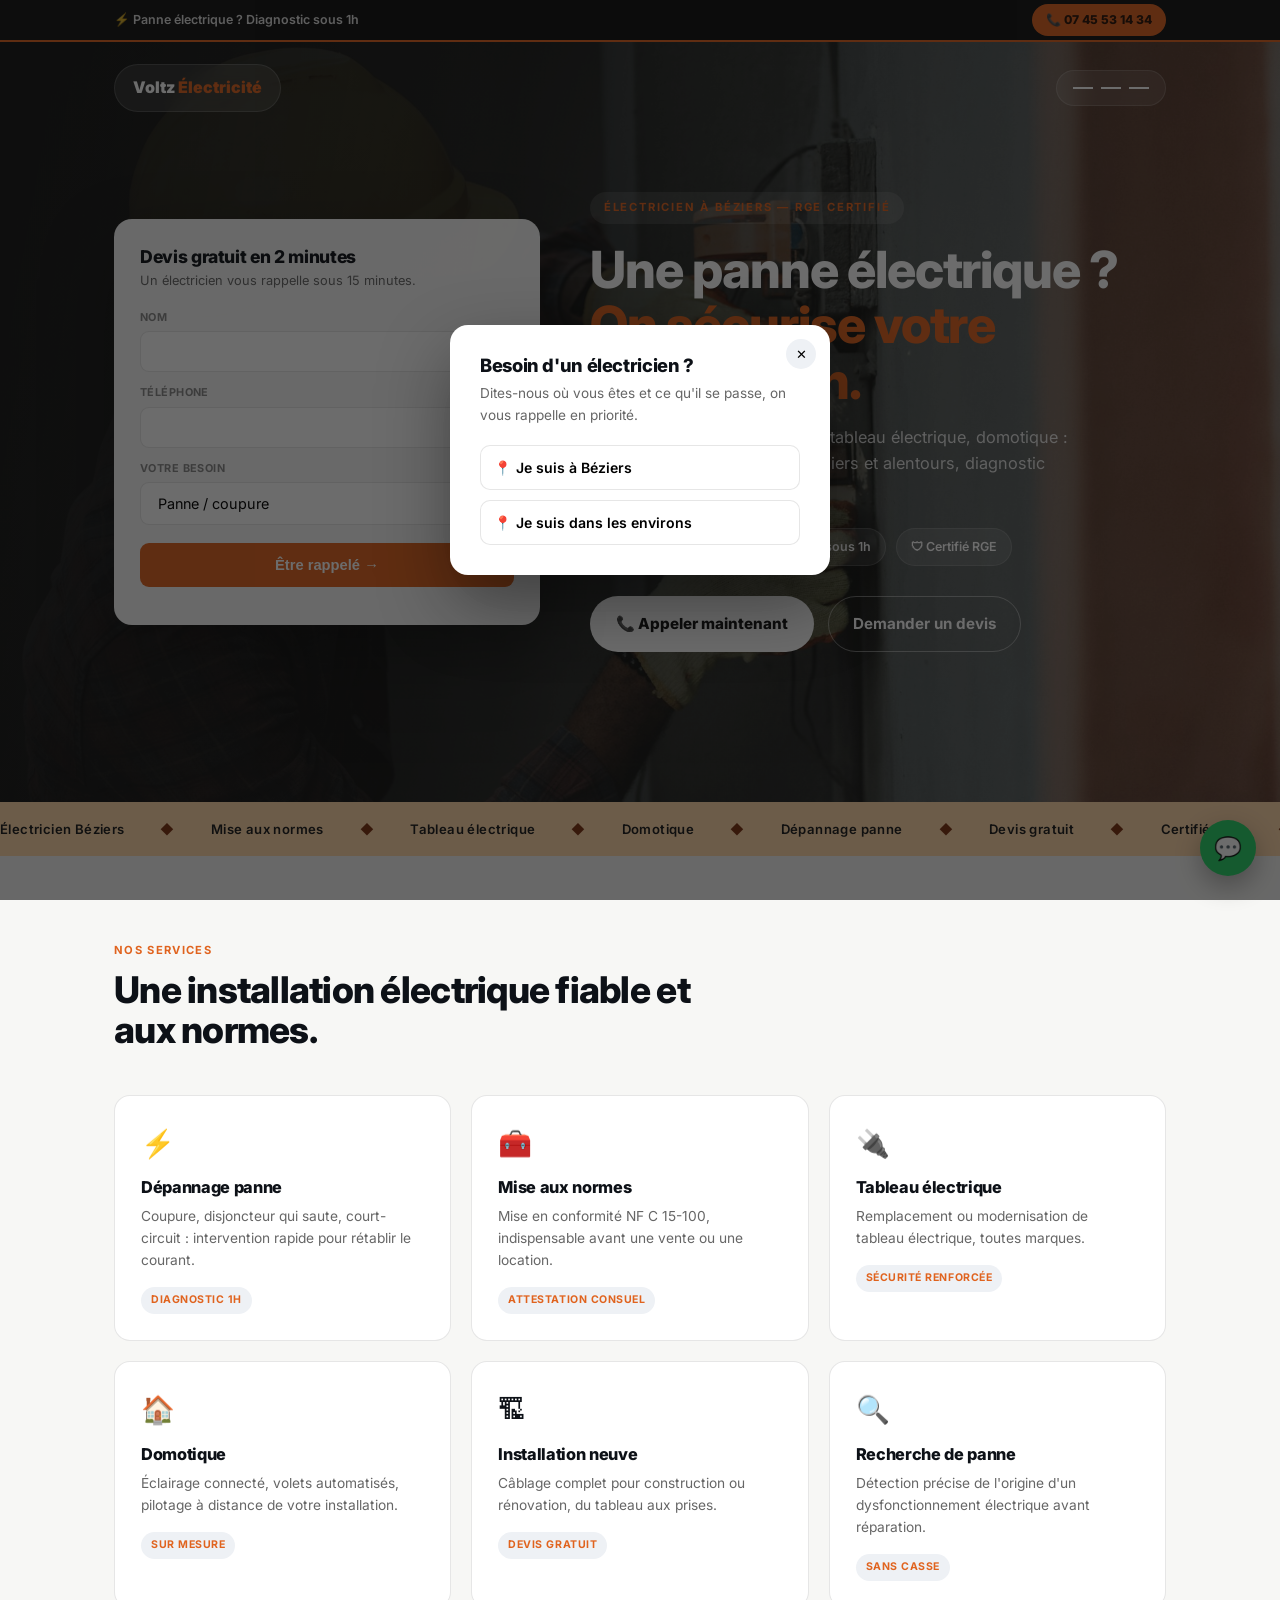
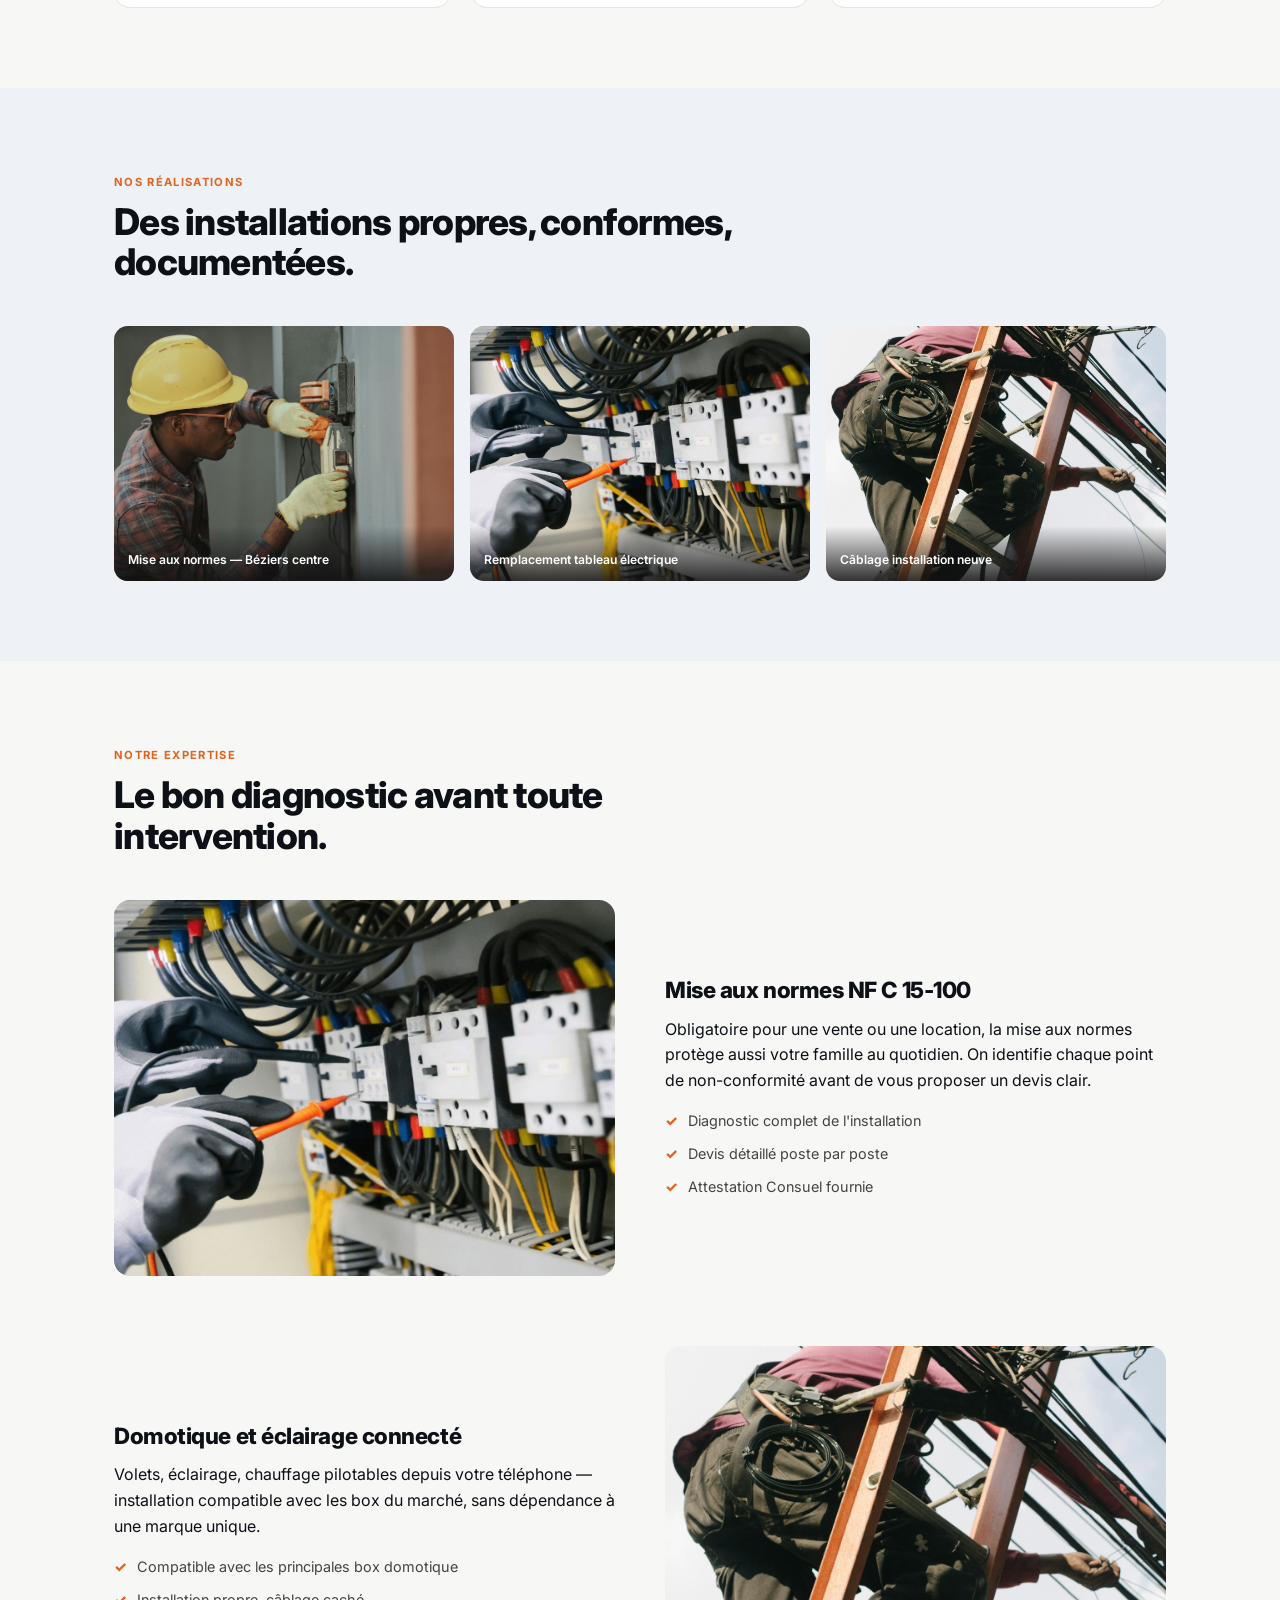
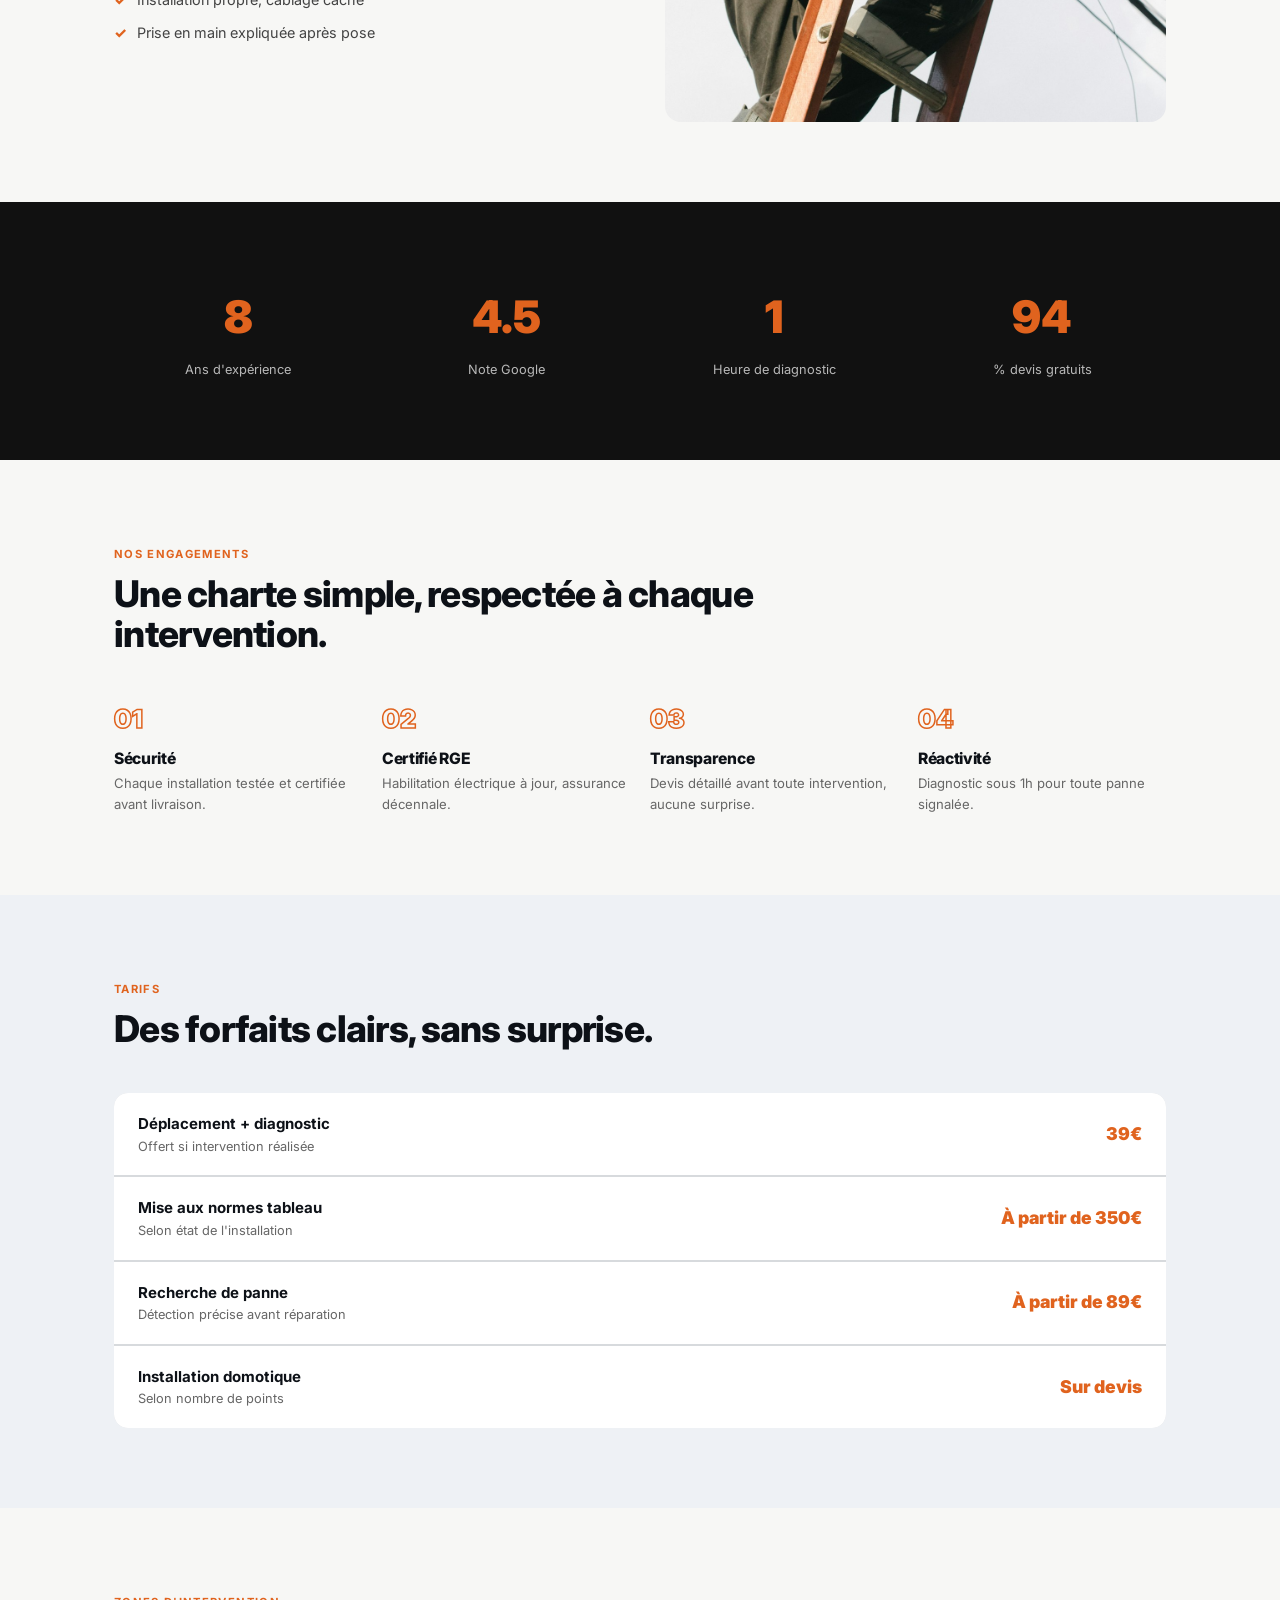
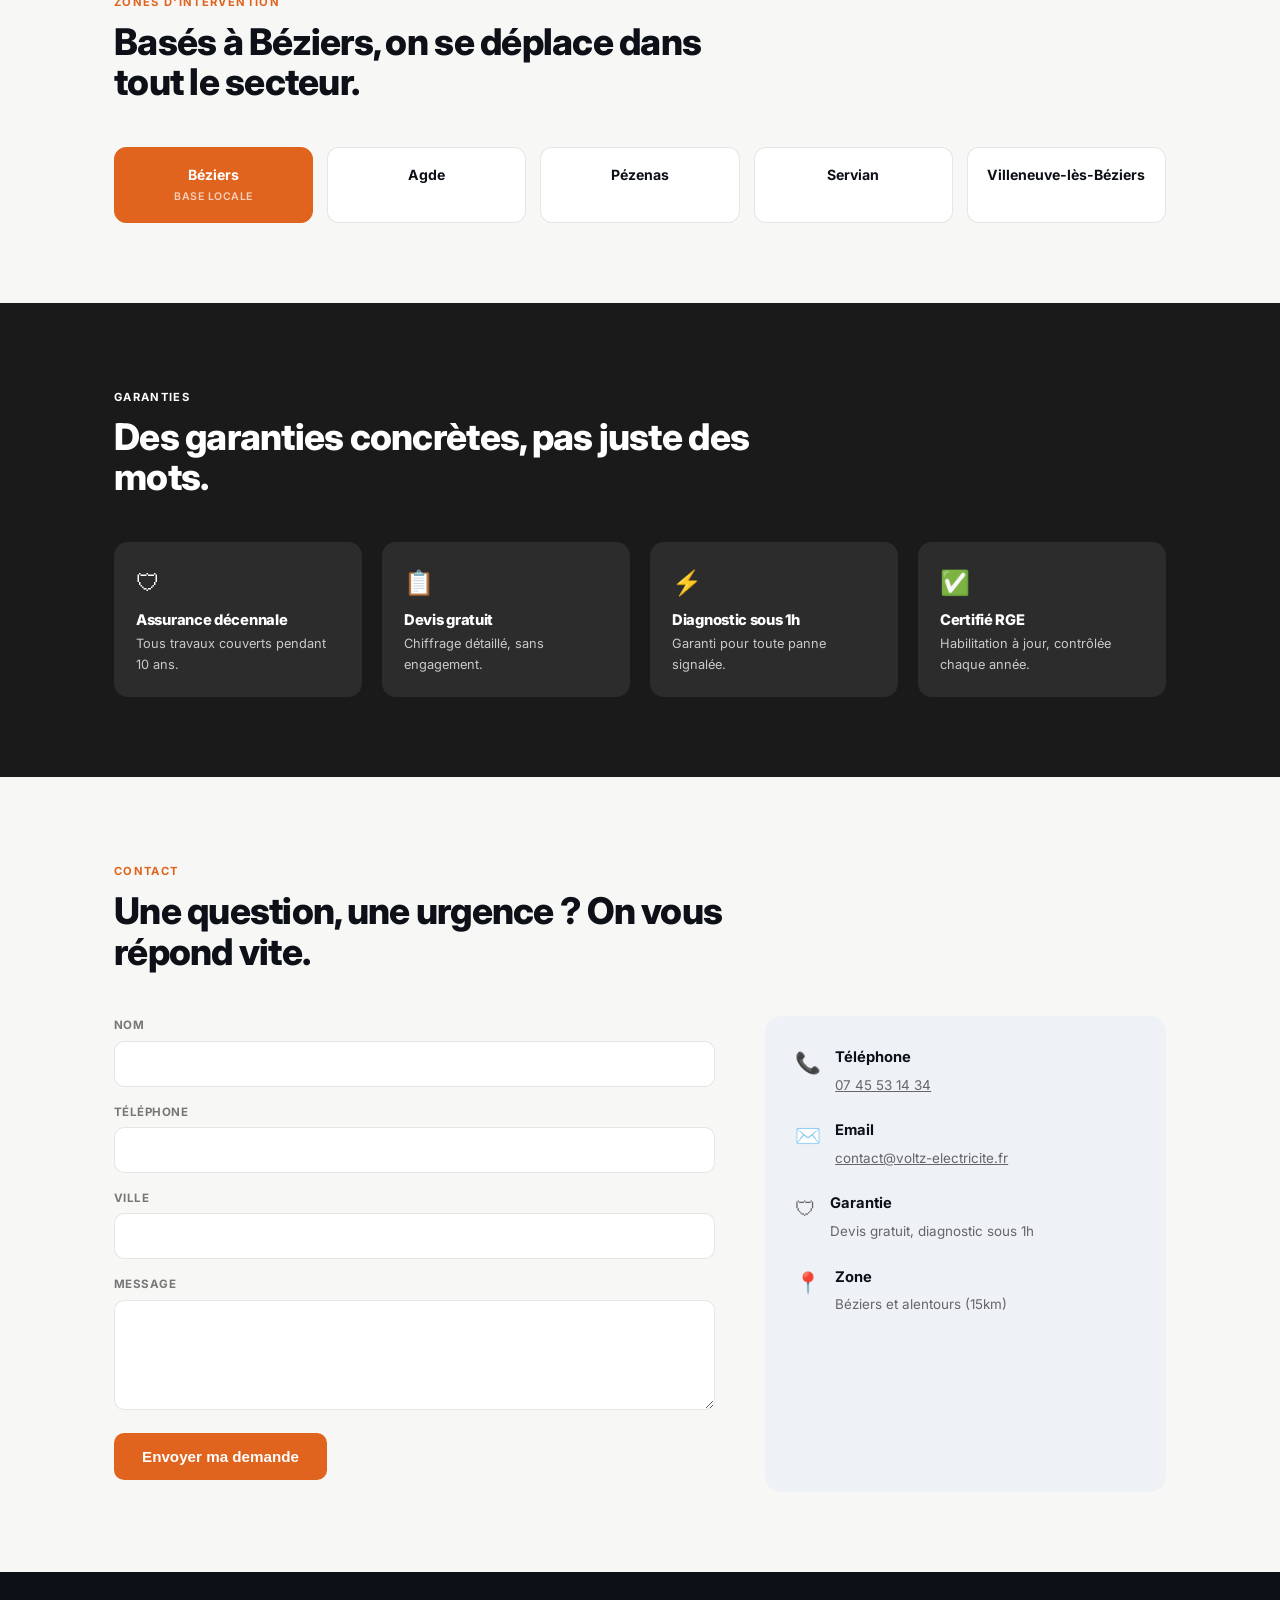
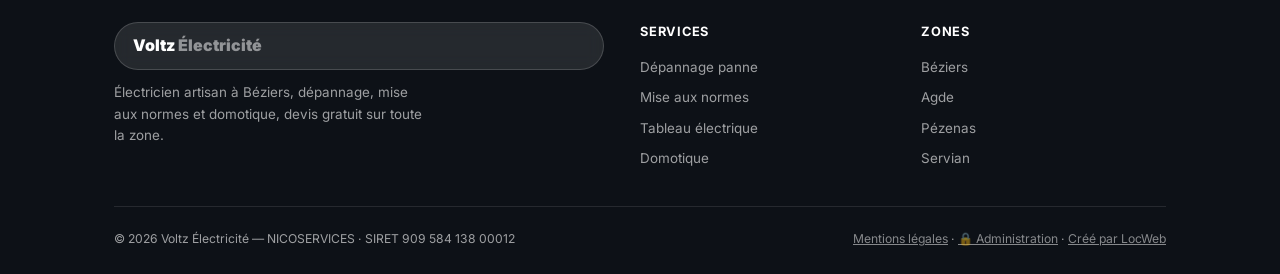
==== commit 468c6a6c: "Corrige le chevauchement logo/bandeau sur électricien (hauteur fixe du bandeau)" ====
--- a/electricien/index.html
+++ b/electricien/index.html
@@ -42,14 +42,14 @@
 h1,h2,h3{font-weight:800;letter-spacing:-.02em;line-height:1.1;}
 .tag{display:inline-block;font-size:.7rem;font-weight:700;text-transform:uppercase;letter-spacing:.12em;color:var(--acc);margin-bottom:10px;}
 
-.urgence-bar{background:var(--dark2);color:#fff;font-size:.78rem;font-weight:600;border-bottom:2px solid var(--acc);}
-.urgence-bar-inner{display:flex;align-items:center;justify-content:space-between;gap:14px;max-width:1180px;margin:0 auto;padding:9px 20px;}
+.urgence-bar{background:var(--dark2);color:#fff;font-size:.78rem;font-weight:600;border-bottom:2px solid var(--acc);height:42px;box-sizing:border-box;}
+.urgence-bar-inner{display:flex;align-items:center;justify-content:space-between;gap:14px;max-width:1180px;height:100%;margin:0 auto;padding:0 20px;}
 @media(min-width:900px){.urgence-bar-inner{padding:9px 5vw;}}
 .urgence-bar-inner span{opacity:.85;}
 .urgence-bar a{background:var(--acc);color:#2b1206;font-weight:800;padding:6px 14px;border-radius:100px;text-decoration:none;white-space:nowrap;font-size:.76rem;flex-shrink:0;}
 
 /* Pas de bandeau menu : header transparent flottant sur le hero, pas de barre pleine, tout passe par le bouton menu */
-header{position:absolute;top:0;left:0;right:0;z-index:500;background:transparent;padding:22px 0;}
+header{position:absolute;top:42px;left:0;right:0;z-index:500;background:transparent;padding:22px 0;}
 .nav-inner{display:flex;align-items:center;justify-content:space-between;padding:0 20px;max-width:1180px;margin:0 auto;}
 @media(min-width:900px){.nav-inner{padding:0 5vw;}}
 .logo{font-weight:900;font-size:1rem;color:#fff;text-decoration:none;white-space:nowrap;background:rgba(255,255,255,.1);border:1px solid rgba(255,255,255,.16);backdrop-filter:blur(8px);padding:10px 18px;border-radius:100px;}
